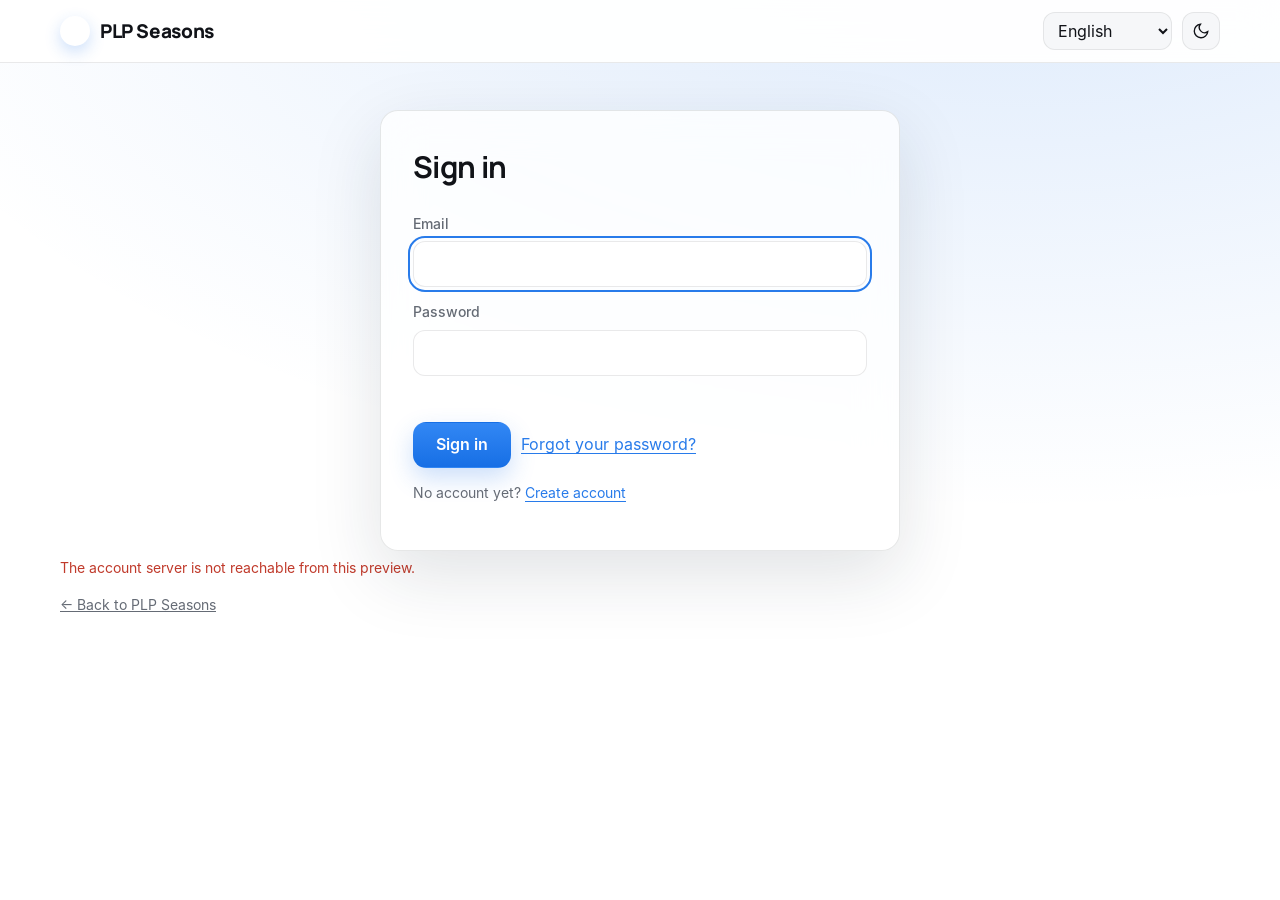
==== account.html @ 6bde2a9e "Replace PLP shop landing with PLP Seasons preview" ====
<!doctype html>
<html lang="en" data-theme="dark">
<head>
  <meta charset="utf-8">
  <meta name="viewport" content="width=device-width, initial-scale=1, viewport-fit=cover">
  <title>PLP Seasons — Account</title>
  <meta name="robots" content="noindex">
  <meta name="theme-color" content="#0a0e15">
  <link rel="icon" href="[data-uri]" type="image/svg+xml">
  <style>/* PLP Seasons — site styles. Manrope for headings, Inter for text. Dark by default, light on request. */
@font-face { font-family: 'Manrope'; src: url("[data-uri]") format('woff'); font-weight: 200 800; font-display: swap; }
@font-face { font-family: 'Inter'; src: url("[data-uri]") format('woff'); font-weight: 400; font-display: swap; }
@font-face { font-family: 'Inter'; src: url("[data-uri]") format('woff'); font-weight: 500; font-display: swap; }
@font-face { font-family: 'Inter'; src: url("[data-uri]") format('woff'); font-weight: 600; font-display: swap; }

:root {
  --bg: #0a0e15; --bg2: #111725; --text: #eef2f8; --muted: #9ba7b9; --line: rgba(255,255,255,.10);
  --glass: rgba(14,19,30,.52); --glass-strong: rgba(14,19,30,.78); --glass-line: rgba(255,255,255,.14);
  --accent: #f3b46a; --accent-ink: #1b1206; --ok: #7fd6a4; --err: #ff8f80;
  --radius: 18px; --shadow: 0 20px 60px rgba(0,0,0,.35);
  color-scheme: dark;
}
:root[data-theme="light"] {
  --bg: #f4f1ec; --bg2: #ffffff; --text: #151a23; --muted: #5a6373; --line: rgba(20,26,35,.10);
  --glass: rgba(255,255,255,.58); --glass-strong: rgba(255,255,255,.86); --glass-line: rgba(20,26,35,.10);
  --accent: #c9772a; --accent-ink: #ffffff; --ok: #1f8a52; --err: #c03a2b;
  --shadow: 0 20px 60px rgba(40,30,20,.14);
  color-scheme: light;
}
* { box-sizing: border-box; }
html { scroll-behavior: smooth; }
@media (prefers-reduced-motion: reduce) { html { scroll-behavior: auto; } }
body { margin: 0; background: var(--bg); color: var(--text); font: 400 16px/1.6 'Inter', system-ui, -apple-system, sans-serif;
  -webkit-font-smoothing: antialiased; transition: background .4s, color .4s; }
h1, h2, h3, .brand { font-family: 'Manrope', 'Inter', system-ui, sans-serif; letter-spacing: -.02em; }
a { color: inherit; }
img { max-width: 100%; display: block; }
button, input, select { font: inherit; color: inherit; }
.wrap { width: min(1160px, calc(100% - 40px)); margin: 0 auto; }
.sr { position: absolute; width: 1px; height: 1px; overflow: hidden; clip: rect(0 0 0 0); white-space: nowrap; }
:focus-visible { outline: 2px solid var(--accent); outline-offset: 3px; border-radius: 8px; }

/* header */
.top { position: fixed; inset: 0 0 auto 0; z-index: 30; padding: 14px 0; transition: background .3s, backdrop-filter .3s; }
.top.solid { background: var(--glass-strong); backdrop-filter: blur(18px) saturate(1.3); -webkit-backdrop-filter: blur(18px) saturate(1.3); border-bottom: 1px solid var(--line); }
.top .wrap { display: flex; align-items: center; gap: 22px; }
.brand { display: flex; align-items: center; gap: 10px; font-weight: 800; font-size: 19px; text-decoration: none; color: #fff; }
.top.solid .brand, :root[data-theme="light"] .top.solid .brand { color: var(--text); }
.brand { white-space: nowrap; }
.brand svg { width: 26px; height: 26px; }
.btn:disabled { opacity: .5; cursor: not-allowed; box-shadow: none; }
.nav { display: flex; gap: 18px; margin-left: 12px; }
.nav a { text-decoration: none; color: rgba(255,255,255,.82); font-weight: 500; font-size: 15px; }
.top.solid .nav a { color: var(--muted); }
.nav a:hover { color: var(--accent) !important; }
.tools { margin-left: auto; display: flex; align-items: center; gap: 10px; }
.select, .iconbtn { height: 38px; border-radius: 12px; border: 1px solid var(--glass-line); background: var(--glass); color: #fff;
  backdrop-filter: blur(14px); -webkit-backdrop-filter: blur(14px); padding: 0 10px; cursor: pointer; }
.top.solid .select, .top.solid .iconbtn { color: var(--text); }
.select option { color: #111; }
.iconbtn { width: 38px; display: grid; place-items: center; padding: 0; }
.iconbtn svg { width: 18px; height: 18px; }
.btn { display: inline-flex; align-items: center; justify-content: center; gap: 8px; height: 46px; padding: 0 22px; border-radius: 14px;
  border: 1px solid transparent; font-weight: 600; text-decoration: none; cursor: pointer; transition: transform .15s, background .2s, box-shadow .2s; white-space: nowrap; }
.btn:active { transform: translateY(1px); }
.btn.primary { background: var(--accent); color: var(--accent-ink); box-shadow: 0 10px 30px rgba(243,180,106,.28); }
.btn.primary:hover { box-shadow: 0 14px 36px rgba(243,180,106,.4); }
.btn.ghost { background: var(--glass); border-color: var(--glass-line); color: #fff; backdrop-filter: blur(14px); -webkit-backdrop-filter: blur(14px); }
.btn.small { height: 38px; padding: 0 16px; border-radius: 12px; font-size: 14px; }
.section .btn.ghost, .card .btn.ghost { color: var(--text); }
.top.solid .btn.ghost, .page .top .btn.ghost { color: var(--text); }
.btn[disabled] { opacity: .5; cursor: not-allowed; }

/* hero = the interactive demo */
.hero { position: relative; height: 100svh; min-height: 640px; overflow: hidden; background: #05070c; color: #fff; }
.plate { position: absolute; inset: 0; width: 100%; height: 100%; object-fit: cover; opacity: 0; transition: opacity 1.4s ease; }
.plate.on { opacity: 1; }
#fx { position: absolute; inset: 0; width: 100%; height: 100%; }
.hero::after { content: ''; position: absolute; inset: 0; pointer-events: none;
  background: linear-gradient(180deg, rgba(4,6,12,.45) 0%, rgba(4,6,12,0) 22%, rgba(4,6,12,0) 50%, rgba(4,6,12,.62) 100%); }
.hero-copy { position: absolute; z-index: 5; left: max(20px, calc((100% - 1160px) / 2)); bottom: 148px; width: min(560px, calc(100% - 40px)); }
.glass { background: var(--glass); border: 1px solid var(--glass-line); border-radius: var(--radius); backdrop-filter: blur(20px) saturate(1.3);
  -webkit-backdrop-filter: blur(20px) saturate(1.3); box-shadow: var(--shadow); }
.hero .glass { background: rgba(10,14,22,.46); border-color: rgba(255,255,255,.14); color: #fff; }
.hero-copy .glass { padding: 30px 32px; }
.kicker { text-transform: uppercase; letter-spacing: .16em; font-size: 12px; font-weight: 600; color: var(--accent); margin: 0 0 12px; }
.hero h1 { font-size: clamp(34px, 5vw, 58px); line-height: 1.04; margin: 0 0 14px; font-weight: 800; }
.hero p.lead { margin: 0 0 22px; color: rgba(255,255,255,.84); font-size: 17px; }
.cta { display: flex; flex-wrap: wrap; gap: 10px; }
.release-line { display: flex; flex-wrap: wrap; align-items: center; gap: 7px; margin-top: 14px; color: rgba(255,255,255,.66); font-size: 12px; }
.release-dot { width: 7px; height: 7px; border-radius: 50%; background: #82d9a8; box-shadow: 0 0 0 4px rgba(130,217,168,.12); }
.download-btn::before { content: '↓'; font-size: 17px; line-height: 1; }
.controls { position: absolute; z-index: 6; left: 50%; transform: translateX(-50%); bottom: 28px; display: flex; flex-wrap: wrap; align-items: center;
  justify-content: center; gap: 10px; padding: 10px; width: max-content; max-width: calc(100% - 24px); }
.seg { display: flex; gap: 4px; padding: 3px; border-radius: 13px; background: rgba(255,255,255,.06); }
.seg button { border: 0; background: transparent; height: 36px; padding: 0 13px; border-radius: 10px; cursor: pointer; color: rgba(255,255,255,.8); font-weight: 500; font-size: 14px; }
.seg button[aria-pressed="true"] { background: rgba(255,255,255,.92); color: #121722; }
.range { display: flex; align-items: center; gap: 8px; font-size: 13px; color: rgba(255,255,255,.75); padding: 0 6px; }
.range input { width: 110px; accent-color: var(--accent); }
.hint { position: absolute; z-index: 5; right: max(20px, calc((100% - 1160px) / 2)); bottom: 160px; max-width: 260px; font-size: 13px;
  color: rgba(255,255,255,.78); padding: 10px 14px; }
.scrolldown { position: absolute; z-index: 5; left: 50%; bottom: 96px; transform: translateX(-50%); opacity: .0; }

/* sections */
.section { padding: 110px 0; }
.section.alt { background: var(--bg2); }
.section h2 { font-size: clamp(28px, 3.6vw, 42px); line-height: 1.1; margin: 0 0 42px; font-weight: 800; max-width: 760px; }
.grid { display: grid; gap: 18px; grid-template-columns: repeat(3, 1fr); }
.card { padding: 26px; border-radius: var(--radius); background: var(--glass); border: 1px solid var(--line); }
.section .card { background: color-mix(in srgb, var(--bg2) 70%, transparent); }
.section.alt .card { background: var(--bg); }
.card h3 { margin: 12px 0 8px; font-size: 19px; font-weight: 700; }
.card p { margin: 0; color: var(--muted); font-size: 15px; }
.ico { width: 40px; height: 40px; border-radius: 12px; display: grid; place-items: center; background: color-mix(in srgb, var(--accent) 18%, transparent); color: var(--accent); }
.ico svg { width: 22px; height: 22px; }
.worlds { display: grid; gap: 16px; grid-template-columns: repeat(5, 1fr); }
.world { position: relative; border-radius: var(--radius); overflow: hidden; aspect-ratio: 3 / 4; background: #111 center / cover no-repeat; cursor: pointer;
  border: 1px solid var(--line); transition: transform .3s; text-align: left; padding: 0; color: #fff; }
.world:hover { transform: translateY(-4px); }
.world img { position: absolute; inset: 0; width: 100%; height: 100%; object-fit: cover; }
.world img { transition: opacity .55s ease, transform 3.2s ease; transform: scale(1.01); }
.world img.changing { opacity: .18; transform: scale(1.045); }
.world::after { content: attr(data-phase-label); position: absolute; z-index: 2; top: 12px; right: 12px; padding: 5px 9px; border-radius: 999px;
  background: rgba(8,12,20,.46); color: rgba(255,255,255,.9); font-size: 11px; font-weight: 600; backdrop-filter: blur(10px); -webkit-backdrop-filter: blur(10px); }
.world span { position: absolute; inset: auto 0 0 0; padding: 60px 16px 16px; background: linear-gradient(180deg, transparent, rgba(0,0,0,.75)); }
.world b { display: block; font-family: 'Manrope', sans-serif; font-size: 19px; }
.world small { display: block; font-size: 13px; color: rgba(255,255,255,.82); line-height: 1.4; margin-top: 4px; }
.price { display: grid; grid-template-columns: 1.1fr 1fr; gap: 28px; align-items: stretch; }
.price .card { padding: 34px; }
.amount { font-family: 'Manrope', sans-serif; font-size: 64px; font-weight: 800; line-height: 1; }
.amount small { font-size: 18px; font-weight: 600; color: var(--muted); }
.renew { margin: 10px 0 0; color: var(--muted); font-weight: 600; }
.checks { list-style: none; padding: 0; margin: 22px 0 26px; display: grid; gap: 10px; }
.checks li { display: flex; gap: 10px; align-items: flex-start; }
.checks li::before { content: ''; width: 18px; height: 18px; margin-top: 3px; flex: none; border-radius: 6px; background: color-mix(in srgb, var(--accent) 22%, transparent);
  box-shadow: inset 0 0 0 5px color-mix(in srgb, var(--accent) 60%, transparent); }
.note { color: var(--muted); font-size: 14px; }
.notice { margin-top: 14px; padding: 12px 14px; border-radius: 12px; background: color-mix(in srgb, var(--accent) 12%, transparent); font-size: 14px; }
.steps { counter-reset: s; display: grid; gap: 14px; }
.steps li { counter-increment: s; list-style: none; display: flex; gap: 14px; align-items: center; }
.steps li::before { content: counter(s); width: 34px; height: 34px; border-radius: 50%; display: grid; place-items: center; flex: none;
  background: var(--accent); color: var(--accent-ink); font-weight: 700; font-family: 'Manrope', sans-serif; }
.install-download { margin-top: 20px; }
.build-note { max-width: 560px; margin: 12px 0 0; color: var(--muted); font-size: 13px; }
.pro-story { margin: -18px 0 28px; padding: 20px 22px; border: 1px solid var(--line); border-radius: 16px;
  background: linear-gradient(135deg, color-mix(in srgb, var(--accent) 13%, transparent), color-mix(in srgb, var(--bg2) 78%, transparent)); }
.pro-story strong { display: block; font: 750 20px/1.25 'Manrope', sans-serif; margin-bottom: 7px; }
.pro-story p { margin: 0; color: var(--muted); font-size: 15px; }
.faq { display: grid; gap: 12px; max-width: 860px; }
.faq details { border: 1px solid var(--line); border-radius: 14px; padding: 16px 20px; background: color-mix(in srgb, var(--bg2) 60%, transparent); }
.faq summary { cursor: pointer; font-weight: 600; list-style: none; }
.faq summary::-webkit-details-marker { display: none; }
.faq summary::after { content: '+'; float: right; color: var(--muted); font-weight: 400; }
.faq details[open] summary::after { content: '–'; }
.faq p { margin: 10px 0 0; color: var(--muted); }
footer { padding: 40px 0 60px; border-top: 1px solid var(--line); color: var(--muted); font-size: 14px; }
footer .wrap { display: flex; flex-wrap: wrap; gap: 10px 24px; justify-content: space-between; }
footer nav { display: flex; gap: 18px; }

/* account */
.page { min-height: 100svh; padding: 110px 0 60px; background: radial-gradient(1200px 600px at 80% -10%, color-mix(in srgb, var(--accent) 16%, transparent), transparent), var(--bg); }
.page .top .brand { color: var(--text); }
.page .top .nav a, .page .top .select, .page .top .iconbtn { color: var(--text); }
.panel { max-width: 520px; margin: 0 auto; padding: 32px; }
.panel h1 { margin: 0 0 22px; font-size: 30px; }
.field { display: grid; gap: 6px; margin-bottom: 14px; }
.field label { font-size: 14px; color: var(--muted); font-weight: 500; }
.field input { height: 46px; border-radius: 12px; border: 1px solid var(--line); background: var(--bg); padding: 0 14px; }
.row { display: flex; gap: 10px; flex-wrap: wrap; align-items: center; }
.link { background: none; border: 0; padding: 0; color: var(--accent); cursor: pointer; text-decoration: underline; text-underline-offset: 3px; }
.msg { min-height: 22px; font-size: 14px; margin: 6px 0 10px; }
.msg.err { color: var(--err); } .msg.ok { color: var(--ok); }
.key { font-family: ui-monospace, SFMono-Regular, Menlo, monospace; font-size: 12px; word-break: break-all; padding: 12px; border-radius: 12px; background: var(--bg); border: 1px solid var(--line); }
.stack { display: grid; gap: 18px; max-width: 640px; margin: 0 auto; }
.stack .card h2 { font-size: 20px; margin: 0 0 10px; }
.status { display: inline-flex; align-items: center; gap: 8px; font-weight: 600; }
.status::before { content: ''; width: 9px; height: 9px; border-radius: 50%; background: var(--muted); }
.status.on::before { background: var(--ok); box-shadow: 0 0 0 4px color-mix(in srgb, var(--ok) 25%, transparent); }
.doc { max-width: 760px; margin: 0 auto; } .doc h1 { font-size: 34px; } .doc p, .doc li { color: var(--muted); }
[hidden] { display: none !important; }

@media (max-width: 980px) {
  .grid { grid-template-columns: 1fr 1fr; } .worlds { grid-template-columns: repeat(3, 1fr); } .price { grid-template-columns: 1fr; }
  .nav { display: none; } .hint { display: none; }
}
@media (max-width: 360px) { .brand span { display: none; } }
@media (max-width: 640px) {
  .grid, .worlds { grid-template-columns: 1fr 1fr; } .hero-copy { bottom: 210px; } .hero-copy .glass { padding: 22px; }
  .controls { bottom: 14px; gap: 6px; } .seg button { padding: 0 9px; height: 32px; font-size: 13px; } .range { display: none; }
  .section { padding: 72px 0; } .tools .select { max-width: 110px; }
  .top .wrap { gap: 8px; } .brand { font-size: 17px; gap: 7px; } .tools .select { max-width: 104px; font-size: 14px; } .tools .btn { padding: 0 12px; }
  /* phones: the header must fit (no sideways scroll) and the hero card starts below it instead of sliding under it */
  .top .wrap { gap: 6px; } .tools { gap: 6px; } .tools .select { max-width: 80px; } .tools .btn { padding: 0 10px; }
  .hero-copy { top: 74px; bottom: auto; } .hero-copy .glass { padding: 18px 18px 20px; }
  .hero h1 { font-size: 30px; margin-bottom: 10px; } .hero p.lead { font-size: 15px; line-height: 1.5; margin-bottom: 16px; }
  .grid > *, .worlds > * { min-width: 0; } .grid h3, .grid p { overflow-wrap: break-word; hyphens: auto; }
}
@media (max-width: 480px) { .grid { grid-template-columns: 1fr; } }
@media (max-width: 420px) { .tools .select { max-width: 70px; } .tools .btn { padding: 0 8px; font-size: 13px; } }
@media (max-width: 360px) { .seg button { padding: 0 7px; font-size: 12.5px; } .hero h1 { font-size: 27px; } .hero { min-height: 700px; } }
.gap-top { margin-top: 14px; }

/* 2026 presentation refresh: calm, product-first landing page with the interactive scene as the hero proof. */
:root[data-theme="light"] {
  --bg: #ffffff; --bg2: #f6f7f9; --text: #111318; --muted: #656b75; --line: rgba(17,19,24,.09);
  --glass: rgba(255,255,255,.76); --glass-strong: rgba(255,255,255,.94); --glass-line: rgba(17,19,24,.10);
  --accent: #287bea; --accent-ink: #ffffff; --shadow: 0 24px 70px rgba(24,36,54,.13);
}
.top { padding: 12px 0; background: rgba(255,255,255,.88); border-bottom: 1px solid rgba(17,19,24,.06);
  backdrop-filter: blur(20px) saturate(1.25); -webkit-backdrop-filter: blur(20px) saturate(1.25); }
.top .brand, .top.solid .brand, .top .nav a, .top.solid .nav a, .top .select, .top .iconbtn { color: #111318; }
.brand svg { width: 30px; height: 30px; padding: 0; border-radius: 50%; color: #fff; background: transparent; box-shadow: 0 6px 16px rgba(40,123,234,.24); }
.top .btn.ghost { color: #1769d2; background: #edf5ff; border-color: transparent; }
.top .select, .top .iconbtn { color: #111318; background: #f6f7f9; border-color: rgba(17,19,24,.08); }
.btn { border-radius: 13px; }
.btn.primary { background: linear-gradient(180deg,#3287f4,#176fe5); box-shadow: 0 10px 24px rgba(40,123,234,.24); }
.btn.primary:hover { box-shadow: 0 14px 30px rgba(40,123,234,.34); }

.hero { height: 1260px; min-height: 1260px; padding-top: 64px; background: #fff; color: var(--text); }
.hero .plate { inset: 690px max(24px,calc((100% - 1160px)/2)) auto; width: min(1160px,calc(100% - 48px)); height: 500px;
  border-radius: 28px; box-shadow: 0 28px 80px rgba(18,28,45,.20); }
#fx { inset: 690px max(24px,calc((100% - 1160px)/2)) auto; width: min(1160px,calc(100% - 48px)); height: 500px; border-radius: 28px; }
.hero::after { inset: 690px max(24px,calc((100% - 1160px)/2)) auto; width: min(1160px,calc(100% - 48px)); height: 500px; border-radius: 28px;
  background: linear-gradient(180deg,rgba(5,8,15,.05),rgba(5,8,15,.02) 55%,rgba(5,8,15,.50)); }
.hero-copy { top: 88px; bottom: auto; left: 50%; transform: translateX(-50%); width: min(1040px,calc(100% - 40px)); text-align: center; }
.hero-copy .glass, .hero .glass { color: var(--text); background: transparent; border: 0; box-shadow: none; backdrop-filter: none; -webkit-backdrop-filter: none; }
.hero-copy .glass { padding: 24px; }
.hero .kicker { color: #287bea; }
.hero h1 { max-width: 850px; margin: 0 auto 16px; color: #111318; font-size: clamp(46px,5.5vw,72px); line-height: .99; letter-spacing: -.055em; }
.hero p.lead { max-width: 660px; margin: 0 auto 24px; color: #686d76; font-size: 18px; line-height: 1.55; }
.hero .cta { justify-content: center; }
.hero .btn.ghost { color: #242830; background: #f1f2f4; border-color: transparent; }
.release-line { justify-content: center; color: #858a93; }
.hero-plans { display: grid; grid-template-columns: 1fr 1fr; gap: 14px; margin: 28px auto 0; text-align: left; }
.hero-plan { display: grid; grid-template-columns: 138px 1fr; min-height: 238px; overflow: hidden; color: #111318; border: 1px solid #e5e8ed; border-radius: 24px; background: #fff; box-shadow: 0 18px 48px rgba(24,36,54,.10); }
.hero-plan.pro-plan { border-color: rgba(40,123,234,.28); background: linear-gradient(145deg,#f7fbff,#edf6ff); box-shadow: 0 20px 55px rgba(40,123,234,.15); }
.plan-scene { position: relative; min-height: 100%; background-position: center; background-size: cover; }
.free-scene { background-image: linear-gradient(180deg,transparent,rgba(7,12,20,.25)),url("[data-uri]"); }
.pro-scene { background-image: linear-gradient(180deg,rgba(16,74,150,.08),rgba(5,15,31,.32)),url("[data-uri]"); }
.pro-scene span { position: absolute; left: 10px; top: 10px; padding: 5px 8px; border-radius: 999px; background: rgba(40,123,234,.9); color: #fff; font-size: 9px; font-weight: 800; letter-spacing: .12em; }
.plan-content { display: flex; flex-direction: column; padding: 18px 18px 16px; }
.plan-heading { display: flex; align-items: baseline; justify-content: space-between; gap: 10px; font: 750 18px/1.2 'Manrope',sans-serif; }
.plan-heading strong { font-size: 26px; letter-spacing: -.05em; white-space: nowrap; }
.plan-heading small { margin-left: 4px; color: #69707a; font: 600 11px/1 'Inter',sans-serif; letter-spacing: 0; }
.plan-content p { margin: 9px 0 8px; color: #626873; font-size: 12.5px; line-height: 1.45; }
.plan-content ul { display: grid; gap: 3px; margin: 0 0 12px; padding: 0; list-style: none; color: #343a44; font-size: 11.5px; line-height: 1.35; }
.plan-content li::before { content: '✓'; margin-right: 6px; color: #287bea; font-weight: 800; }
.plan-button { width: 100%; height: 38px; margin-top: auto; padding: 0 12px; border-radius: 11px; font-size: 12px; }
.free-plan .plan-button { color: #1769d2; background: #edf5ff; border-color: transparent; }
.hint { right: max(38px,calc((100% - 1120px)/2)); top: 710px; bottom: auto; color: rgba(255,255,255,.86) !important;
  background: rgba(12,18,29,.46) !important; border: 1px solid rgba(255,255,255,.16) !important; box-shadow: none !important;
  backdrop-filter: blur(16px) !important; -webkit-backdrop-filter: blur(16px) !important; }
.controls { bottom: 92px; color: #fff; background: rgba(9,14,24,.54) !important; border: 1px solid rgba(255,255,255,.16) !important;
  box-shadow: 0 14px 40px rgba(0,0,0,.22) !important; backdrop-filter: blur(18px) saturate(1.25) !important; -webkit-backdrop-filter: blur(18px) saturate(1.25) !important; }
.controls .iconbtn { color: #fff; background: rgba(255,255,255,.08); }
.section { padding: 120px 0; }
.section h2 { font-size: clamp(38px,5vw,60px); line-height: 1.02; letter-spacing: -.045em; max-width: 880px; }
.card { border-radius: 22px; }
.grid { gap: 16px; }
.grid .card { min-height: 220px; padding: 30px; }
.grid .card:nth-child(1), .grid .card:nth-child(4) { background: linear-gradient(145deg,#eef6ff,#fff); }
.worlds { gap: 14px; }
.world { border-radius: 24px; box-shadow: 0 16px 40px rgba(22,31,46,.10); }
.price { align-items: stretch; }
.price > .card { background: #111927; color: #fff; border: 0; box-shadow: 0 26px 70px rgba(17,25,39,.18); }
.price > .card .renew, .price > .card .note { color: rgba(255,255,255,.68); }
.amount { letter-spacing: -.055em; }
.faq { max-width: none; }
.faq details { padding: 20px 22px; background: #fff; }
.showcase { overflow: hidden; background: #0c1018; color: #fff; }
.showcase .section-kicker { margin: 0 0 12px; color: #78b8ff; font-weight: 700; font-size: 12px; letter-spacing: .18em; }
.showcase h2 { margin-bottom: 16px; color: #fff; }
.showcase .section-lead { max-width: 690px; margin: 0 0 44px; color: rgba(255,255,255,.63); font-size: 18px; }
.reel { display: grid; grid-template-columns: repeat(2,minmax(0,1fr)); gap: 18px; }
.clip { position: relative; min-height: 360px; margin: 0; overflow: hidden; border-radius: 26px; background: #161d29; border: 1px solid rgba(255,255,255,.10); }
.clip-wide { grid-column: span 2; min-height: 560px; }
.clip video { width: 100%; height: 100%; position: absolute; inset: 0; object-fit: cover; }
.clip::after { content: ''; position: absolute; inset: 45% 0 0; background: linear-gradient(transparent,rgba(4,7,12,.72)); pointer-events: none; }
.clip figcaption { position: absolute; z-index: 2; inset: auto 22px 18px; display: flex; justify-content: space-between; align-items: end; color: #fff; }
.clip figcaption b { font: 700 clamp(22px,3vw,38px)/1.05 'Manrope',sans-serif; letter-spacing: -.035em; }
.clip figcaption span { font: 600 12px/1 'Inter',sans-serif; letter-spacing: .18em; opacity: .58; }

@media (max-width: 980px) {
  .hero { height: 1230px; min-height: 1230px; }
  .hero .plate, #fx, .hero::after { top: 680px; height: 470px; }
  .hero-plan { grid-template-columns: 110px 1fr; }
  .controls { bottom: 84px; }
}
@media (max-width: 640px) {
  .top { padding: 9px 0; }
  .hero { height: 1400px; min-height: 1400px; padding-top: 58px; }
  .hero-copy { top: 70px; }
  .hero-copy .glass { padding: 18px 0; }
  .hero h1 { font-size: clamp(36px,11vw,50px); line-height: 1.02; }
  .hero p.lead { font-size: 15px; }
  .hero-plans { grid-template-columns: 1fr; gap: 10px; margin-top: 20px; }
  .hero-plan { grid-template-columns: 92px 1fr; min-height: 220px; border-radius: 20px; }
  .plan-content { padding: 14px; }
  .hero .plate, #fx, .hero::after { inset: 930px 14px auto; width: calc(100% - 28px); height: 390px; border-radius: 20px; }
  .controls { bottom: 82px; max-width: calc(100% - 40px); }
  .controls #phaseSeg { display: none; }
  .seg { max-width: 100%; overflow-x: auto; }
  .hint { display: none; }
  .section { padding: 82px 0; }
  .section h2 { font-size: 38px; margin-bottom: 30px; }
  .worlds { grid-template-columns: 1fr 1fr; }
  .reel { grid-template-columns: 1fr; }
  .clip, .clip-wide { grid-column: auto; min-height: 310px; border-radius: 20px; }
}
</style>
  <script defer>// PLP Seasons — interface text in 7 languages. Keys are the same in every language.
window.PLP_I18N = {
  en: {
    _name: 'English',
    navSeasons: 'Seasons', navFeatures: 'Features', navPricing: 'Pricing', navFaq: 'FAQ', navAccount: 'Account', navSignIn: 'Sign in',
    heroKicker: 'Live atmosphere for macOS',
    heroTitle: 'Real weather comes alive on your desktop',
    heroText: 'Snow settles on your windows, leaves drift across the screen, rain gathers by the Dock — following the real weather and the real sun in your city.',
    freeName: 'PLP Free', freeHeroDesc: 'Download the app and choose every season, effect and time of day yourself.', freeHeroList: ['All five worlds', 'Manual weather and intensity', 'Manual morning, day, evening and night'], freeCta: 'Download free — $0',
    proName: 'PLP Pro', proBadge: 'LIVE SYNC', proHeroDesc: 'If it rains outside, it rains on your Mac. Pro follows your city’s weather, daylight and local time automatically.', proHeroList: ['Live weather for your city', 'Automatic sunrise, sunset and night', 'Snow, rain, storms and fog in sync'],
    ctaStart: 'Start Pro — $2.89/month', ctaDemo: 'Play with the demo', ctaDownload: 'Download for Mac', releaseMeta: 'Preview build · macOS 13+ · Apple Silicon',
    buildNote: 'Preview build. Payments are not enabled yet. The download is currently unsigned and intended for testing.',
    proStoryTitle: 'Outside becomes your desktop', proStoryText: 'Allow your location or choose a city. Pro reads the weather and local time, then recreates snow, rain, storms, fog, daylight, sunset and night on your Mac — in sync with what is happening outside.',
    winter: 'Winter', autumn: 'Autumn', rain: 'Rain', spring: 'Sakura', summer: 'Summer',
    night: 'Night', morning: 'Morning', day: 'Day', evening: 'Evening',
    intensity: 'Intensity', pause: 'Pause', play: 'Play', demoHint: 'Move the mouse over the scene — your cursor is the wind.',
    showcaseTitle: 'See the weather move, react and settle', showcaseText: 'Real recordings from the Mac build — snow at night, rain up close, particles on windows and the tiny snowplow.',
    clipSnow: 'Winter night', clipRain: 'Rain detail', clipWindows: 'Snow on windows', clipPlow: 'The tiny snowplow',
    featTitle: 'More than pretty wallpaper',
    f1t: 'Live Weather', f1d: 'Drizzle, downpour, thunderstorm, light or heavy snow, sleet — the effects follow the weather outside and change smoothly, never abruptly.',
    f2t: 'Day and night', f2d: 'Real sunrise and sunset for your city: morning light, golden hour, twilight, night with the moon. Works offline.',
    f3t: 'You can touch it', f3d: 'Roll snowballs and build a snowman, call the snowplow, blow leaves away, lift the drain cover to let the rain water go.',
    f4t: 'On your windows', f4d: 'Snow and leaves land on the top edges of your app windows and ride along when you move them. Clicks always go through.',
    f5t: 'Stays out of the way', f5d: 'Watching a video or working full screen? The effects fade away and come back afterwards. Reduce Motion is respected.',
    f6t: 'Light on the battery', f6d: 'GPU-drawn with Metal, a few percent of CPU, an energy saver mode and particle quality settings.',
    seasonsTitle: 'Five worlds, one cosy cabin',
    sWinter: 'Snowfall, drifts on the Dock, garlands, snowballs and a snowplow.',
    sAutumn: 'A tree that really loses its leaves over three weeks — and a leaf blower.',
    sRain: 'Layers of rain, drops on the glass, puddles and a worker who opens the drain.',
    sSpring: 'Cherry petals in the wind and a gardener when they pile up.',
    sSummer: 'Fluff in the sunshine, butterflies by day, fireflies at night.',
    priceTitle: 'Free app, Pro for the real weather', pricePer: '/ month', priceFirst: '/ month', priceAfter: 'One simple monthly price. Cancel any time.', priceNote: 'The app is free: all five seasons, set by hand. Pro adds the live weather and the real sky. Cancel any time.',
    priceList: ['Free: all five seasons, by hand', 'Pro: rain, snow, storm and fog from the forecast', 'Pro: your location (only if you allow it) or any city', 'Pro: the real sun and moon, clouds over the sun', 'Updates and new worlds'],
    salesOff: 'Sales open soon — create an account now and we will let you know.',
    installTitle: 'Install in a minute',
    i1: 'Download PLP Seasons and move it to Applications.', i2: 'Open it — a snowflake appears in the menu bar.', i3: 'It works right away for free. For Pro, paste the key from your account.',
    faqTitle: 'Questions',
    q1: 'Does it need special permissions?', a1: 'No screen recording and no accessibility access. Your location is only used if you turn it on for Live Weather; otherwise you pick a city.',
    q2: 'Will it slow my Mac down?', a2: 'It draws with the GPU and usually needs a few percent of CPU. An energy saver mode and lower particle quality are available.',
    q3: 'Which Macs are supported?', a3: 'This preview supports Apple Silicon Macs with macOS 13 Ventura or newer. Intel support is planned.',
    q4: 'Where does the weather come from?', a4: 'From MET Norway open data (CC BY 4.0). Only your chosen city, rounded to about a kilometre, is sent.',
    q5: 'Can I cancel?', a5: 'Yes, any time in your account. Pro keeps working until the end of the paid month; the free app stays.',
    q6: 'Is the lightning real?', a6: 'The weather service reports a thunderstorm, not each strike — the flashes are an atmospheric simulation. You can turn them off.',
    footRights: 'PLP Seasons', footWeather: 'Weather data: MET Norway (CC BY 4.0)', footFonts: 'Fonts: Manrope, Inter (SIL OFL)', footPrivacy: 'Privacy', footTerms: 'Terms',
    theme: 'Theme', themeLight: 'Light', themeDark: 'Dark', language: 'Language',
    accTitle: 'Your account', signInTitle: 'Sign in', registerTitle: 'Create an account', email: 'Email', password: 'Password',
    newPassword: 'New password', currentPassword: 'Current password', signIn: 'Sign in', register: 'Create account', signOut: 'Sign out',
    noAccount: 'No account yet?', haveAccount: 'Already have an account?', forgot: 'Forgot your password?', sendReset: 'Send reset link',
    resetSent: 'If this email has an account, a reset link is on its way.', setPassword: 'Set new password', passwordChanged: 'Password changed. Sign in with the new one.',
    plan: 'Subscription', planActive: 'Active — paid until {date}', planNone: 'No subscription yet', planEnded: 'Ended on {date}',
    subscribe: 'Start Pro — $2.89/month', manage: 'Manage or cancel', licenseTitle: 'Your app key',
    licenseHint: 'In the app: snowflake menu → Enter license key… → paste. The key renews with each paid month.', copy: 'Copy', copied: 'Copied',
    changePassword: 'Change password', save: 'Save', deleteAccount: 'Delete account', deleteConfirm: 'Type your password to delete the account and cancel the subscription.',
    paidThanks: 'Thank you! Your subscription is being activated — the key appears here in a few seconds.',
    errEmail: 'Please enter a valid email.', errPassword: 'The password needs at least 8 characters.', errExists: 'An account with this email already exists.',
    errCredentials: 'Wrong email or password.', errSlow: 'Too many attempts. Please wait a few minutes.', errSales: 'Sales are not open yet.',
    errMail: 'Password reset by email is not available yet.', errToken: 'This link has expired. Ask for a new one.', errServer: 'Something went wrong. Please try again.',
    errOffline: 'The account server is not reachable from this preview.', backHome: '← Back to PLP Seasons',
  },
  ru: {
    _name: 'Русский',
    navSeasons: 'Сезоны', navFeatures: 'Возможности', navPricing: 'Цена', navFaq: 'Вопросы', navAccount: 'Кабинет', navSignIn: 'Войти',
    heroKicker: 'Живая атмосфера для macOS',
    heroTitle: 'Настоящая погода оживает на рабочем столе',
    heroText: 'Снег ложится на окна, листья кружат по экрану, дождь собирается у Dock — всё по настоящей погоде и настоящему солнцу в твоём городе.',
    freeName: 'PLP Free', freeHeroDesc: 'Скачивай приложение бесплатно и сам выбирай сезон, эффект, интенсивность и время суток.', freeHeroList: ['Все пять миров', 'Погода и интенсивность вручную', 'Утро, день, вечер и ночь вручную'], freeCta: 'Скачать бесплатно — $0',
    proName: 'PLP Pro', proBadge: 'ЖИВАЯ СИНХРОНИЗАЦИЯ', proHeroDesc: 'Если за окном идёт дождь, он идёт и на Mac. Pro автоматически повторяет погоду, дневной свет и местное время твоего города.', proHeroList: ['Настоящая погода твоего города', 'Автоматические рассвет, закат и ночь', 'Снег, дождь, гроза и туман синхронно'],
    ctaStart: 'Подключить Pro — $2.89/месяц', ctaDemo: 'Попробовать демо', ctaDownload: 'Скачать для Mac', releaseMeta: 'Тестовая сборка · macOS 13+ · Apple Silicon',
    buildNote: 'Тестовая сборка. Платежи пока не подключены. Файл не подписан Apple и предназначен для тестирования.',
    proStoryTitle: 'Погода за окном становится погодой на Mac', proStoryText: 'Разреши геопозицию или выбери город вручную. Pro узнаёт текущую погоду и местное время, а затем синхронно переносит на рабочий стол снег, дождь, грозу, туман, дневной свет, закат и ночь — именно то, что происходит сейчас за окном.',
    winter: 'Зима', autumn: 'Осень', rain: 'Дождь', spring: 'Сакура', summer: 'Лето',
    night: 'Ночь', morning: 'Утро', day: 'День', evening: 'Вечер',
    intensity: 'Интенсивность', pause: 'Пауза', play: 'Пуск', demoHint: 'Поводи мышкой над сценой — курсор работает как ветер.',
    showcaseTitle: 'Посмотри, как погода движется и реагирует', showcaseText: 'Настоящие записи приложения на Mac: ночной снег, дождь вблизи, снег на окнах и маленький снегоуборщик.',
    clipSnow: 'Зимняя ночь', clipRain: 'Дождь вблизи', clipWindows: 'Снег на окнах', clipPlow: 'Маленький снегоуборщик',
    featTitle: 'Больше, чем красивые обои',
    f1t: 'Живая погода', f1d: 'Морось, ливень, гроза, слабый или сильный снег, мокрый снег — эффекты следуют погоде за окном и меняются плавно, без рывков.',
    f2t: 'День и ночь', f2d: 'Настоящие восход и закат в твоём городе: утренний свет, золотой час, сумерки, ночь с луной. Работает без интернета.',
    f3t: 'Можно потрогать', f3d: 'Скатай снежки и слепи снеговика, вызови снегоуборщик, сдуй листья, подними люк, чтобы ушла дождевая вода.',
    f4t: 'Прямо на окнах', f4d: 'Снег и листья ложатся на верхние края окон и едут вместе с ними. Клики всегда проходят насквозь.',
    f5t: 'Не мешает', f5d: 'Смотришь видео или работаешь на весь экран? Эффекты тихо уходят и возвращаются потом. Reduce Motion учитывается.',
    f6t: 'Бережёт батарею', f6d: 'Рисуется на видеокарте через Metal, несколько процентов CPU, режим энергосбережения и настройка качества частиц.',
    seasonsTitle: 'Пять миров и один уютный домик',
    sWinter: 'Снегопад, сугробы на Dock, гирлянды, снежки и снегоуборщик.',
    sAutumn: 'Дерево, которое по-настоящему теряет листья за три недели, и воздуходувка.',
    sRain: 'Слои дождя, капли на стекле, лужи и работник, который открывает люк.',
    sSpring: 'Лепестки сакуры на ветру и садовник, когда их набирается много.',
    sSummer: 'Пух на солнце, бабочки днём, светлячки ночью.',
    priceTitle: 'Бесплатно, Pro — для настоящей погоды', pricePer: '/ месяц', priceFirst: '/ месяц', priceAfter: 'Одна цена каждый месяц. Отмена в любой момент.', priceNote: 'Приложение бесплатное: все пять сезонов, вручную. Pro добавляет живую погоду и настоящее небо. Отмена в любой момент.',
    priceList: ['Бесплатно: все пять сезонов вручную', 'Pro: дождь, снег, гроза и туман по прогнозу', 'Pro: твоя геопозиция (только с разрешения) или любой город', 'Pro: настоящие солнце и луна, облака над солнцем', 'Обновления и новые миры'],
    salesOff: 'Продажи скоро откроются — создай аккаунт сейчас, и мы сообщим.',
    installTitle: 'Установка за минуту',
    i1: 'Скачай PLP Seasons и перетащи в «Программы».', i2: 'Открой — в строке меню появится снежинка.', i3: 'Работает сразу и бесплатно. Для Pro вставь ключ из кабинета.',
    faqTitle: 'Вопросы',
    q1: 'Нужны особые разрешения?', a1: 'Ни записи экрана, ни универсального доступа. Местоположение используется, только если включить его для живой погоды; иначе выбираешь город сам.',
    q2: 'Не будет тормозить Mac?', a2: 'Рисование идёт на видеокарте, обычно нужно несколько процентов CPU. Есть режим энергосбережения и пониженное качество частиц.',
    q3: 'Какие Mac поддерживаются?', a3: 'Тестовая сборка работает на Mac с Apple Silicon и macOS 13 Ventura или новее. Поддержка Intel запланирована.',
    q4: 'Откуда берётся погода?', a4: 'Из открытых данных MET Norway (CC BY 4.0). Отправляется только выбранный город с точностью около километра.',
    q5: 'Можно отменить?', a5: 'Да, в любой момент в кабинете. Pro работает до конца оплаченного месяца, бесплатная часть остаётся.',
    q6: 'Молнии настоящие?', a6: 'Погодный сервис сообщает о грозе, а не о каждом ударе — вспышки это атмосферная имитация. Их можно выключить.',
    footRights: 'PLP Seasons', footWeather: 'Данные о погоде: MET Norway (CC BY 4.0)', footFonts: 'Шрифты: Manrope, Inter (SIL OFL)', footPrivacy: 'Конфиденциальность', footTerms: 'Условия',
    theme: 'Тема', themeLight: 'Светлая', themeDark: 'Тёмная', language: 'Язык',
    accTitle: 'Личный кабинет', signInTitle: 'Вход', registerTitle: 'Регистрация', email: 'Email', password: 'Пароль',
    newPassword: 'Новый пароль', currentPassword: 'Текущий пароль', signIn: 'Войти', register: 'Создать аккаунт', signOut: 'Выйти',
    noAccount: 'Ещё нет аккаунта?', haveAccount: 'Уже есть аккаунт?', forgot: 'Забыли пароль?', sendReset: 'Прислать ссылку',
    resetSent: 'Если такой аккаунт есть, письмо со ссылкой уже в пути.', setPassword: 'Задать новый пароль', passwordChanged: 'Пароль изменён. Войди с новым.',
    plan: 'Подписка', planActive: 'Активна — оплачено до {date}', planNone: 'Подписки пока нет', planEnded: 'Закончилась {date}',
    subscribe: 'Подключить Pro — $2.89/месяц', manage: 'Управлять или отменить', licenseTitle: 'Ключ для приложения',
    licenseHint: 'В приложении: меню-снежинка → «Ввести ключ…» → вставить. Ключ обновляется с каждым оплаченным месяцем.', copy: 'Скопировать', copied: 'Скопировано',
    changePassword: 'Сменить пароль', save: 'Сохранить', deleteAccount: 'Удалить аккаунт', deleteConfirm: 'Введи пароль, чтобы удалить аккаунт и отменить подписку.',
    paidThanks: 'Спасибо! Подписка активируется — ключ появится здесь через несколько секунд.',
    errEmail: 'Введи корректный email.', errPassword: 'Пароль — минимум 8 символов.', errExists: 'Аккаунт с таким email уже есть.',
    errCredentials: 'Неверный email или пароль.', errSlow: 'Слишком много попыток. Подожди несколько минут.', errSales: 'Продажи ещё не открыты.',
    errMail: 'Сброс пароля по почте пока недоступен.', errToken: 'Ссылка устарела. Запроси новую.', errServer: 'Что-то пошло не так. Попробуй ещё раз.',
    errOffline: 'Сервер аккаунтов недоступен в этом предпросмотре.', backHome: '← На главную PLP Seasons',
  },
  uk: {
    _name: 'Українська',
    navSeasons: 'Сезони', navFeatures: 'Можливості', navPricing: 'Ціна', navFaq: 'Питання', navAccount: 'Кабінет', navSignIn: 'Увійти',
    heroKicker: 'Жива атмосфера для macOS',
    heroTitle: 'Справжня погода оживає на робочому столі',
    heroText: 'Сніг лягає на вікна, листя кружляє екраном, дощ збирається біля Dock — усе за справжньою погодою і справжнім сонцем у твоєму місті.',
    freeName: 'PLP Free', freeHeroDesc: 'Завантажуй застосунок безкоштовно та сам обирай сезон, ефект, інтенсивність і час доби.', freeHeroList: ['Усі п’ять світів', 'Погода й інтенсивність вручну', 'Ранок, день, вечір і ніч вручну'], freeCta: 'Завантажити безкоштовно — $0',
    proName: 'PLP Pro', proBadge: 'ЖИВА СИНХРОНІЗАЦІЯ', proHeroDesc: 'Якщо за вікном дощ, він іде й на Mac. Pro автоматично повторює погоду, денне світло та місцевий час твого міста.', proHeroList: ['Справжня погода твого міста', 'Автоматичні світанок, захід і ніч', 'Сніг, дощ, гроза й туман синхронно'],
    ctaStart: 'Підключити Pro — $2.89/місяць', ctaDemo: 'Спробувати демо', ctaDownload: 'Завантажити для Mac', releaseMeta: 'Тестова збірка · macOS 13+ · Apple Silicon',
    buildNote: 'Тестова збірка. Платежі ще не підключені. Файл не підписаний Apple і призначений для тестування.',
    proStoryTitle: 'Погода за вікном стає погодою на Mac', proStoryText: 'Дозволь геопозицію або вибери місто вручну. Pro визначає поточну погоду й місцевий час, а потім синхронно переносить на робочий стіл сніг, дощ, грозу, туман, денне світло, захід сонця та ніч.',
    winter: 'Зима', autumn: 'Осінь', rain: 'Дощ', spring: 'Сакура', summer: 'Літо',
    night: 'Ніч', morning: 'Ранок', day: 'День', evening: 'Вечір',
    intensity: 'Інтенсивність', pause: 'Пауза', play: 'Пуск', demoHint: 'Поводь мишкою над сценою — курсор працює як вітер.',
    showcaseTitle: 'Подивись, як погода рухається й реагує', showcaseText: 'Справжні записи застосунку на Mac: нічний сніг, дощ зблизька, сніг на вікнах і маленький снігоочисник.',
    clipSnow: 'Зимова ніч', clipRain: 'Дощ зблизька', clipWindows: 'Сніг на вікнах', clipPlow: 'Маленький снігоочисник',
    featTitle: 'Більше, ніж гарні шпалери',
    f1t: 'Жива погода', f1d: 'Мряка, злива, гроза, слабкий чи сильний сніг, мокрий сніг — ефекти слідують погоді за вікном і змінюються плавно.',
    f2t: 'День і ніч', f2d: 'Справжні схід і захід сонця у твоєму місті: ранкове світло, золота година, сутінки, ніч із місяцем. Працює без інтернету.',
    f3t: 'Можна торкнутися', f3d: 'Скачай сніжки й зліпи сніговика, виклич снігоприбиральник, здуй листя, підніми люк, щоб пішла дощова вода.',
    f4t: 'Просто на вікнах', f4d: 'Сніг і листя лягають на верхні краї вікон і їдуть разом із ними. Кліки завжди проходять наскрізь.',
    f5t: 'Не заважає', f5d: 'Дивишся відео чи працюєш на весь екран? Ефекти тихо зникають і повертаються потім. Reduce Motion враховується.',
    f6t: 'Береже батарею', f6d: 'Малюється на відеокарті через Metal, кілька відсотків CPU, режим енергозбереження й налаштування якості частинок.',
    seasonsTitle: 'П’ять світів і один затишний будиночок',
    sWinter: 'Снігопад, кучугури на Dock, гірлянди, сніжки та снігоприбиральник.',
    sAutumn: 'Дерево, яке справді втрачає листя за три тижні, і повітродувка.',
    sRain: 'Шари дощу, краплі на склі, калюжі й працівник, що відкриває люк.',
    sSpring: 'Пелюстки сакури на вітрі й садівник, коли їх стає багато.',
    sSummer: 'Пух на сонці, метелики вдень, світлячки вночі.',
    priceTitle: 'Безкоштовно, Pro — для справжньої погоди', pricePer: '/ місяць', priceFirst: '/ місяць', priceAfter: 'Одна ціна щомісяця. Скасування будь-коли.', priceNote: 'Застосунок безкоштовний: усі п’ять сезонів, вручну. Pro додає живу погоду і справжнє небо. Скасування будь-коли.',
    priceList: ['Безкоштовно: усі п’ять сезонів вручну', 'Pro: дощ, сніг, гроза й туман за прогнозом', 'Pro: твоя геопозиція (лише з дозволу) або будь-яке місто', 'Pro: справжні сонце й місяць, хмари над сонцем', 'Оновлення та нові світи'],
    salesOff: 'Продажі скоро відкриються — створи акаунт зараз, і ми повідомимо.',
    installTitle: 'Встановлення за хвилину',
    i1: 'Завантаж PLP Seasons і перетягни в «Програми».', i2: 'Відкрий — у рядку меню з’явиться сніжинка.', i3: 'Працює одразу й безкоштовно. Для Pro встав ключ із кабінету.',
    faqTitle: 'Питання',
    q1: 'Потрібні особливі дозволи?', a1: 'Ні запису екрана, ні універсального доступу. Місцезнаходження використовується, лише якщо увімкнути його для живої погоди; інакше обираєш місто сам.',
    q2: 'Mac не гальмуватиме?', a2: 'Малювання йде на відеокарті, зазвичай потрібно кілька відсотків CPU. Є режим енергозбереження й нижча якість частинок.',
    q3: 'Які Mac підтримуються?', a3: 'Тестова збірка працює на Mac з Apple Silicon і macOS 13 Ventura або новішою. Підтримку Intel заплановано.',
    q4: 'Звідки береться погода?', a4: 'З відкритих даних MET Norway (CC BY 4.0). Надсилається лише обране місто з точністю близько кілометра.',
    q5: 'Можна скасувати?', a5: 'Так, будь-коли в кабінеті. Pro працює до кінця оплаченого місяця, безкоштовна частина лишається.',
    q6: 'Блискавки справжні?', a6: 'Погодний сервіс повідомляє про грозу, а не про кожен удар — спалахи це атмосферна імітація. Їх можна вимкнути.',
    footRights: 'PLP Seasons', footWeather: 'Дані про погоду: MET Norway (CC BY 4.0)', footFonts: 'Шрифти: Manrope, Inter (SIL OFL)', footPrivacy: 'Конфіденційність', footTerms: 'Умови',
    theme: 'Тема', themeLight: 'Світла', themeDark: 'Темна', language: 'Мова',
    accTitle: 'Особистий кабінет', signInTitle: 'Вхід', registerTitle: 'Реєстрація', email: 'Email', password: 'Пароль',
    newPassword: 'Новий пароль', currentPassword: 'Поточний пароль', signIn: 'Увійти', register: 'Створити акаунт', signOut: 'Вийти',
    noAccount: 'Ще немає акаунта?', haveAccount: 'Вже є акаунт?', forgot: 'Забули пароль?', sendReset: 'Надіслати посилання',
    resetSent: 'Якщо такий акаунт є, лист із посиланням уже в дорозі.', setPassword: 'Задати новий пароль', passwordChanged: 'Пароль змінено. Увійди з новим.',
    plan: 'Підписка', planActive: 'Активна — оплачено до {date}', planNone: 'Підписки поки немає', planEnded: 'Закінчилася {date}',
    subscribe: 'Підключити Pro — $2.89/місяць', manage: 'Керувати або скасувати', licenseTitle: 'Ключ для застосунку',
    licenseHint: 'У застосунку: меню-сніжинка → «Ввести ключ…» → вставити. Ключ оновлюється з кожним оплаченим місяцем.', copy: 'Скопіювати', copied: 'Скопійовано',
    changePassword: 'Змінити пароль', save: 'Зберегти', deleteAccount: 'Видалити акаунт', deleteConfirm: 'Введи пароль, щоб видалити акаунт і скасувати підписку.',
    paidThanks: 'Дякуємо! Підписка активується — ключ з’явиться тут за кілька секунд.',
    errEmail: 'Введи коректний email.', errPassword: 'Пароль — щонайменше 8 символів.', errExists: 'Акаунт із таким email уже є.',
    errCredentials: 'Неправильний email або пароль.', errSlow: 'Забагато спроб. Зачекай кілька хвилин.', errSales: 'Продажі ще не відкрито.',
    errMail: 'Скидання пароля поштою поки недоступне.', errToken: 'Посилання застаріло. Запроси нове.', errServer: 'Щось пішло не так. Спробуй ще раз.',
    errOffline: 'Сервер акаунтів недоступний у цьому попередньому перегляді.', backHome: '← На головну PLP Seasons',
  },
  de: {
    _name: 'Deutsch',
    navSeasons: 'Jahreszeiten', navFeatures: 'Funktionen', navPricing: 'Preis', navFaq: 'FAQ', navAccount: 'Konto', navSignIn: 'Anmelden',
    heroKicker: 'Lebendige Atmosphäre für macOS',
    heroTitle: 'Echtes Wetter wird auf deinem Schreibtisch lebendig',
    heroText: 'Schnee legt sich auf deine Fenster, Blätter treiben über den Bildschirm, Regen sammelt sich am Dock — nach dem echten Wetter und der echten Sonne deiner Stadt.',
    freeName: 'PLP Free', freeHeroDesc: 'Lade die App kostenlos und wähle Jahreszeit, Effekt, Intensität und Tageszeit selbst.', freeHeroList: ['Alle fünf Welten', 'Wetter und Intensität manuell', 'Morgen, Tag, Abend und Nacht manuell'], freeCta: 'Kostenlos laden — $0',
    proName: 'PLP Pro', proBadge: 'LIVE-SYNC', proHeroDesc: 'Regnet es draußen, regnet es auch auf deinem Mac. Pro folgt automatisch Wetter, Tageslicht und Ortszeit deiner Stadt.', proHeroList: ['Live-Wetter für deine Stadt', 'Automatischer Sonnenaufgang und Nacht', 'Schnee, Regen, Gewitter und Nebel synchron'],
    ctaStart: 'Pro starten — $2.89/Monat', ctaDemo: 'Demo ausprobieren', ctaDownload: 'Für Mac laden', releaseMeta: 'Vorschauversion · macOS 13+ · Apple Silicon',
    buildNote: 'Vorschauversion. Zahlungen sind noch nicht aktiviert. Der Download ist noch nicht von Apple signiert und nur zum Testen gedacht.',
    proStoryTitle: 'Das Wetter draußen wird zu deinem Desktop', proStoryText: 'Erlaube den Standort oder wähle eine Stadt. Pro liest Wetter und Ortszeit und bringt Schnee, Regen, Gewitter, Nebel, Tageslicht, Sonnenuntergang und Nacht synchron auf deinen Mac.',
    winter: 'Winter', autumn: 'Herbst', rain: 'Regen', spring: 'Kirschblüte', summer: 'Sommer',
    night: 'Nacht', morning: 'Morgen', day: 'Tag', evening: 'Abend',
    intensity: 'Intensität', pause: 'Pause', play: 'Start', demoHint: 'Bewege die Maus über die Szene — dein Zeiger ist der Wind.',
    showcaseTitle: 'Sieh, wie das Wetter lebt und reagiert', showcaseText: 'Echte Aufnahmen der Mac-App: Schnee bei Nacht, Regen aus der Nähe, Schnee auf Fenstern und der kleine Schneepflug.',
    clipSnow: 'Winternacht', clipRain: 'Regen im Detail', clipWindows: 'Schnee auf Fenstern', clipPlow: 'Der kleine Schneepflug',
    featTitle: 'Mehr als ein schöner Hintergrund',
    f1t: 'Live-Wetter', f1d: 'Niesel, Platzregen, Gewitter, leichter oder starker Schneefall, Schneeregen — die Effekte folgen dem Wetter draußen und wechseln sanft.',
    f2t: 'Tag und Nacht', f2d: 'Echter Sonnenauf- und -untergang für deine Stadt: Morgenlicht, goldene Stunde, Dämmerung, Nacht mit Mond. Funktioniert offline.',
    f3t: 'Zum Anfassen', f3d: 'Rolle Schneebälle und baue einen Schneemann, rufe den Schneepflug, puste Laub weg, hebe den Gullydeckel für das Regenwasser.',
    f4t: 'Auf deinen Fenstern', f4d: 'Schnee und Blätter landen auf den oberen Fensterkanten und fahren mit, wenn du sie verschiebst. Klicks gehen immer durch.',
    f5t: 'Stört nicht', f5d: 'Du schaust ein Video oder arbeitest im Vollbild? Die Effekte blenden aus und kommen danach zurück. „Bewegung reduzieren“ wird beachtet.',
    f6t: 'Schont den Akku', f6d: 'Mit Metal auf der GPU gezeichnet, wenige Prozent CPU, Energiesparmodus und einstellbare Partikelqualität.',
    seasonsTitle: 'Fünf Welten, eine gemütliche Hütte',
    sWinter: 'Schneefall, Verwehungen am Dock, Lichterketten, Schneebälle und ein Schneepflug.',
    sAutumn: 'Ein Baum, der in drei Wochen wirklich sein Laub verliert — und ein Laubbläser.',
    sRain: 'Regen in Schichten, Tropfen auf dem Glas, Pfützen und ein Arbeiter, der den Gully öffnet.',
    sSpring: 'Kirschblüten im Wind und ein Gärtner, wenn sie sich häufen.',
    sSummer: 'Pusteblumen im Sonnenlicht, Schmetterlinge am Tag, Glühwürmchen in der Nacht.',
    priceTitle: 'Kostenlos, Pro für das echte Wetter', pricePer: '/ Monat', priceFirst: '/ Monat', priceAfter: 'Ein einfacher Monatspreis. Jederzeit kündbar.', priceNote: 'Die App ist kostenlos: alle fünf Jahreszeiten, von Hand gewählt. Pro bringt Live-Wetter und den echten Himmel. Jederzeit kündbar.',
    priceList: ['Kostenlos: alle fünf Jahreszeiten von Hand', 'Pro: Regen, Schnee, Gewitter und Nebel nach der Vorhersage', 'Pro: dein Standort (nur mit Erlaubnis) oder jede Stadt', 'Pro: echte Sonne und Mond, Wolken vor der Sonne', 'Updates und neue Welten'],
    salesOff: 'Der Verkauf startet bald — lege jetzt ein Konto an, wir sagen dir Bescheid.',
    installTitle: 'In einer Minute installiert',
    i1: 'PLP Seasons laden und in „Programme“ ziehen.', i2: 'Öffnen — in der Menüleiste erscheint eine Schneeflocke.', i3: 'Sie läuft sofort und kostenlos. Für Pro den Schlüssel aus deinem Konto einfügen.',
    faqTitle: 'Fragen',
    q1: 'Braucht es besondere Berechtigungen?', a1: 'Keine Bildschirmaufnahme, keine Bedienungshilfen. Der Standort wird nur genutzt, wenn du ihn für Live-Wetter einschaltest; sonst wählst du eine Stadt.',
    q2: 'Wird mein Mac langsamer?', a2: 'Gezeichnet wird auf der GPU, meist reichen wenige Prozent CPU. Es gibt einen Energiesparmodus und eine geringere Partikelqualität.',
    q3: 'Welche Macs werden unterstützt?', a3: 'Diese Vorschau unterstützt Apple-Silicon-Macs mit macOS 13 Ventura oder neuer. Intel-Unterstützung ist geplant.',
    q4: 'Woher kommt das Wetter?', a4: 'Aus den offenen Daten von MET Norway (CC BY 4.0). Gesendet wird nur die gewählte Stadt, auf etwa einen Kilometer gerundet.',
    q5: 'Kann ich kündigen?', a5: 'Ja, jederzeit im Konto. Pro läuft bis zum Ende des bezahlten Monats, die kostenlose App bleibt.',
    q6: 'Sind die Blitze echt?', a6: 'Der Wetterdienst meldet ein Gewitter, nicht jeden Einschlag — die Blitze sind eine Simulation. Du kannst sie ausschalten.',
    footRights: 'PLP Seasons', footWeather: 'Wetterdaten: MET Norway (CC BY 4.0)', footFonts: 'Schriften: Manrope, Inter (SIL OFL)', footPrivacy: 'Datenschutz', footTerms: 'AGB',
    theme: 'Design', themeLight: 'Hell', themeDark: 'Dunkel', language: 'Sprache',
    accTitle: 'Dein Konto', signInTitle: 'Anmelden', registerTitle: 'Konto erstellen', email: 'E-Mail', password: 'Passwort',
    newPassword: 'Neues Passwort', currentPassword: 'Aktuelles Passwort', signIn: 'Anmelden', register: 'Konto erstellen', signOut: 'Abmelden',
    noAccount: 'Noch kein Konto?', haveAccount: 'Schon ein Konto?', forgot: 'Passwort vergessen?', sendReset: 'Link senden',
    resetSent: 'Falls es ein Konto mit dieser E-Mail gibt, ist der Link unterwegs.', setPassword: 'Neues Passwort festlegen', passwordChanged: 'Passwort geändert. Melde dich mit dem neuen an.',
    plan: 'Abo', planActive: 'Aktiv — bezahlt bis {date}', planNone: 'Noch kein Abo', planEnded: 'Beendet am {date}',
    subscribe: 'Pro starten — $2.89/Monat', manage: 'Verwalten oder kündigen', licenseTitle: 'Dein App-Schlüssel',
    licenseHint: 'In der App: Schneeflocken-Menü → „Lizenzschlüssel eingeben…“ → einfügen. Der Schlüssel erneuert sich mit jedem bezahlten Monat.', copy: 'Kopieren', copied: 'Kopiert',
    changePassword: 'Passwort ändern', save: 'Speichern', deleteAccount: 'Konto löschen', deleteConfirm: 'Gib dein Passwort ein, um das Konto zu löschen und das Abo zu kündigen.',
    paidThanks: 'Danke! Dein Abo wird aktiviert — der Schlüssel erscheint hier in wenigen Sekunden.',
    errEmail: 'Bitte eine gültige E-Mail eingeben.', errPassword: 'Das Passwort braucht mindestens 8 Zeichen.', errExists: 'Ein Konto mit dieser E-Mail gibt es schon.',
    errCredentials: 'E-Mail oder Passwort falsch.', errSlow: 'Zu viele Versuche. Bitte warte ein paar Minuten.', errSales: 'Der Verkauf ist noch nicht geöffnet.',
    errMail: 'Passwort-Zurücksetzen per E-Mail ist noch nicht verfügbar.', errToken: 'Der Link ist abgelaufen. Fordere einen neuen an.', errServer: 'Etwas ist schiefgelaufen. Bitte versuche es erneut.',
    errOffline: 'Der Kontoserver ist in dieser Vorschau nicht erreichbar.', backHome: '← Zurück zu PLP Seasons',
  },
  pl: {
    _name: 'Polski',
    navSeasons: 'Pory roku', navFeatures: 'Funkcje', navPricing: 'Cena', navFaq: 'Pytania', navAccount: 'Konto', navSignIn: 'Zaloguj',
    heroKicker: 'Żywa atmosfera dla macOS',
    heroTitle: 'Prawdziwa pogoda ożywa na Twoim pulpicie',
    heroText: 'Śnieg osiada na oknach, liście płyną po ekranie, deszcz zbiera się przy Docku — zgodnie z prawdziwą pogodą i prawdziwym słońcem w Twoim mieście.',
    freeName: 'PLP Free', freeHeroDesc: 'Pobierz aplikację za darmo i sam wybieraj porę roku, efekt, intensywność oraz porę dnia.', freeHeroList: ['Wszystkie pięć światów', 'Pogoda i intensywność ręcznie', 'Rano, dzień, wieczór i noc ręcznie'], freeCta: 'Pobierz za darmo — $0',
    proName: 'PLP Pro', proBadge: 'SYNCHRONIZACJA LIVE', proHeroDesc: 'Gdy za oknem pada, pada też na Macu. Pro automatycznie śledzi pogodę, światło i lokalny czas Twojego miasta.', proHeroList: ['Pogoda na żywo dla Twojego miasta', 'Automatyczny wschód, zachód i noc', 'Śnieg, deszcz, burza i mgła w synchronizacji'],
    ctaStart: 'Włącz Pro — $2.89/miesiąc', ctaDemo: 'Wypróbuj demo', ctaDownload: 'Pobierz na Maca', releaseMeta: 'Wersja testowa · macOS 13+ · Apple Silicon',
    buildNote: 'Wersja testowa. Płatności nie są jeszcze aktywne. Plik nie jest podpisany przez Apple i służy do testów.',
    proStoryTitle: 'Pogoda za oknem staje się pogodą na Macu', proStoryText: 'Zezwól na lokalizację lub wybierz miasto. Pro odczytuje pogodę i czas lokalny, a następnie synchronizuje na Macu śnieg, deszcz, burze, mgłę, dzień, zachód słońca i noc.',
    winter: 'Zima', autumn: 'Jesień', rain: 'Deszcz', spring: 'Sakura', summer: 'Lato',
    night: 'Noc', morning: 'Rano', day: 'Dzień', evening: 'Wieczór',
    intensity: 'Intensywność', pause: 'Pauza', play: 'Start', demoHint: 'Poruszaj myszą nad sceną — kursor działa jak wiatr.',
    showcaseTitle: 'Zobacz, jak pogoda żyje i reaguje', showcaseText: 'Prawdziwe nagrania aplikacji na Macu: nocny śnieg, deszcz z bliska, śnieg na oknach i mały pług.',
    clipSnow: 'Zimowa noc', clipRain: 'Deszcz z bliska', clipWindows: 'Śnieg na oknach', clipPlow: 'Mały pług śnieżny',
    featTitle: 'Więcej niż ładna tapeta',
    f1t: 'Pogoda na żywo', f1d: 'Mżawka, ulewa, burza, lekki lub intensywny śnieg, deszcz ze śniegiem — efekty podążają za pogodą za oknem i zmieniają się płynnie.',
    f2t: 'Dzień i noc', f2d: 'Prawdziwy wschód i zachód słońca w Twoim mieście: poranne światło, złota godzina, zmierzch, noc z księżycem. Działa offline.',
    f3t: 'Można dotknąć', f3d: 'Ulep kule i bałwana, wezwij pług, zdmuchnij liście, podnieś właz, żeby spłynęła deszczówka.',
    f4t: 'Na Twoich oknach', f4d: 'Śnieg i liście lądują na górnych krawędziach okien i jadą razem z nimi. Kliknięcia zawsze przechodzą dalej.',
    f5t: 'Nie przeszkadza', f5d: 'Oglądasz film albo pracujesz na pełnym ekranie? Efekty znikają i wracają później. Ustawienie „Redukuj ruch” jest uwzględniane.',
    f6t: 'Oszczędza baterię', f6d: 'Rysowane na GPU przez Metal, kilka procent CPU, tryb oszczędzania energii i jakość cząsteczek do wyboru.',
    seasonsTitle: 'Pięć światów, jedna przytulna chatka',
    sWinter: 'Opady śniegu, zaspy na Docku, girlandy, śnieżki i pług.',
    sAutumn: 'Drzewo, które naprawdę gubi liście przez trzy tygodnie — i dmuchawa.',
    sRain: 'Warstwy deszczu, krople na szybie, kałuże i pracownik, który otwiera właz.',
    sSpring: 'Płatki wiśni na wietrze i ogrodnik, gdy jest ich dużo.',
    sSummer: 'Puch w słońcu, motyle za dnia, świetliki nocą.',
    priceTitle: 'Za darmo, Pro dla prawdziwej pogody', pricePer: '/ miesiąc', priceFirst: '/ miesiąc', priceAfter: 'Jedna cena co miesiąc. Anuluj w dowolnej chwili.', priceNote: 'Aplikacja jest darmowa: wszystkie pięć pór roku, wybierane ręcznie. Pro dodaje pogodę na żywo i prawdziwe niebo. Rezygnacja w dowolnej chwili.',
    priceList: ['Za darmo: wszystkie pięć pór roku ręcznie', 'Pro: deszcz, śnieg, burza i mgła według prognozy', 'Pro: Twoja lokalizacja (tylko za zgodą) lub dowolne miasto', 'Pro: prawdziwe słońce i księżyc, chmury przed słońcem', 'Aktualizacje i nowe światy'],
    salesOff: 'Sprzedaż wkrótce — załóż konto teraz, a damy Ci znać.',
    installTitle: 'Instalacja w minutę',
    i1: 'Pobierz PLP Seasons i przenieś do Aplikacji.', i2: 'Otwórz — na pasku menu pojawi się płatek śniegu.', i3: 'Działa od razu i za darmo. Dla Pro wklej klucz z konta.',
    faqTitle: 'Pytania',
    q1: 'Czy potrzebne są specjalne uprawnienia?', a1: 'Bez nagrywania ekranu i bez dostępności. Lokalizacja jest używana tylko po włączeniu jej dla pogody na żywo; w przeciwnym razie wybierasz miasto.',
    q2: 'Czy spowolni Maca?', a2: 'Rysuje na GPU i zwykle potrzebuje kilku procent CPU. Jest tryb oszczędzania energii i niższa jakość cząsteczek.',
    q3: 'Jakie Maki są obsługiwane?', a3: 'Wersja testowa działa na Macach z Apple Silicon i macOS 13 Ventura lub nowszym. Obsługa Intela jest planowana.',
    q4: 'Skąd pochodzi pogoda?', a4: 'Z otwartych danych MET Norway (CC BY 4.0). Wysyłane jest tylko wybrane miasto, zaokrąglone do około kilometra.',
    q5: 'Czy mogę zrezygnować?', a5: 'Tak, w każdej chwili w koncie. Pro działa do końca opłaconego miesiąca, darmowa aplikacja zostaje.',
    q6: 'Czy błyskawice są prawdziwe?', a6: 'Serwis pogodowy podaje burzę, a nie każde uderzenie — błyski to symulacja atmosfery. Można je wyłączyć.',
    footRights: 'PLP Seasons', footWeather: 'Dane pogodowe: MET Norway (CC BY 4.0)', footFonts: 'Czcionki: Manrope, Inter (SIL OFL)', footPrivacy: 'Prywatność', footTerms: 'Regulamin',
    theme: 'Motyw', themeLight: 'Jasny', themeDark: 'Ciemny', language: 'Język',
    accTitle: 'Twoje konto', signInTitle: 'Logowanie', registerTitle: 'Załóż konto', email: 'E-mail', password: 'Hasło',
    newPassword: 'Nowe hasło', currentPassword: 'Obecne hasło', signIn: 'Zaloguj', register: 'Załóż konto', signOut: 'Wyloguj',
    noAccount: 'Nie masz konta?', haveAccount: 'Masz już konto?', forgot: 'Nie pamiętasz hasła?', sendReset: 'Wyślij link',
    resetSent: 'Jeśli istnieje konto z tym adresem, link jest już w drodze.', setPassword: 'Ustaw nowe hasło', passwordChanged: 'Hasło zmienione. Zaloguj się nowym.',
    plan: 'Subskrypcja', planActive: 'Aktywna — opłacona do {date}', planNone: 'Brak subskrypcji', planEnded: 'Zakończona {date}',
    subscribe: 'Uruchom Pro — $2.89/miesiąc', manage: 'Zarządzaj lub anuluj', licenseTitle: 'Klucz do aplikacji',
    licenseHint: 'W aplikacji: menu płatka śniegu → „Wpisz klucz licencji…” → wklej. Klucz odnawia się z każdym opłaconym miesiącem.', copy: 'Kopiuj', copied: 'Skopiowano',
    changePassword: 'Zmień hasło', save: 'Zapisz', deleteAccount: 'Usuń konto', deleteConfirm: 'Wpisz hasło, aby usunąć konto i anulować subskrypcję.',
    paidThanks: 'Dziękujemy! Subskrypcja się aktywuje — klucz pojawi się tu za kilka sekund.',
    errEmail: 'Podaj poprawny e-mail.', errPassword: 'Hasło musi mieć co najmniej 8 znaków.', errExists: 'Konto z tym adresem już istnieje.',
    errCredentials: 'Błędny e-mail lub hasło.', errSlow: 'Zbyt wiele prób. Odczekaj kilka minut.', errSales: 'Sprzedaż jeszcze nie ruszyła.',
    errMail: 'Reset hasła e-mailem nie jest jeszcze dostępny.', errToken: 'Link wygasł. Poproś o nowy.', errServer: 'Coś poszło nie tak. Spróbuj ponownie.',
    errOffline: 'Serwer kont nie jest dostępny w tym podglądzie.', backHome: '← Wróć do PLP Seasons',
  },
  fr: {
    _name: 'Français',
    navSeasons: 'Saisons', navFeatures: 'Fonctions', navPricing: 'Tarif', navFaq: 'FAQ', navAccount: 'Compte', navSignIn: 'Connexion',
    heroKicker: 'Une atmosphère vivante pour macOS',
    heroTitle: 'La vraie météo prend vie sur votre bureau',
    heroText: 'La neige se pose sur vos fenêtres, les feuilles dérivent sur l’écran, la pluie s’accumule près du Dock — au rythme de la vraie météo et du vrai soleil de votre ville.',
    freeName: 'PLP Free', freeHeroDesc: 'Téléchargez gratuitement l’app et choisissez vous-même saison, effet, intensité et heure.', freeHeroList: ['Les cinq univers', 'Météo et intensité manuelles', 'Matin, jour, soir et nuit manuels'], freeCta: 'Télécharger gratuitement — 0 $',
    proName: 'PLP Pro', proBadge: 'SYNCHRO EN DIRECT', proHeroDesc: 'S’il pleut dehors, il pleut aussi sur votre Mac. Pro suit automatiquement la météo, la lumière et l’heure locale.', proHeroList: ['Météo réelle de votre ville', 'Lever, coucher et nuit automatiques', 'Neige, pluie, orage et brouillard synchronisés'],
    ctaStart: 'Démarrer Pro — 2,89 $/mois', ctaDemo: 'Essayer la démo', ctaDownload: 'Télécharger pour Mac', releaseMeta: 'Version test · macOS 13+ · Apple Silicon',
    buildNote: 'Version test. Les paiements ne sont pas encore activés. Le téléchargement n’est pas encore signé par Apple et sert aux essais.',
    proStoryTitle: 'La météo extérieure devient votre bureau', proStoryText: 'Autorisez la localisation ou choisissez une ville. Pro lit la météo et l’heure locale, puis synchronise sur votre Mac la neige, la pluie, les orages, le brouillard, le jour, le coucher du soleil et la nuit.',
    winter: 'Hiver', autumn: 'Automne', rain: 'Pluie', spring: 'Sakura', summer: 'Été',
    night: 'Nuit', morning: 'Matin', day: 'Jour', evening: 'Soir',
    intensity: 'Intensité', pause: 'Pause', play: 'Lecture', demoHint: 'Passez la souris sur la scène — votre curseur est le vent.',
    showcaseTitle: 'Regardez la météo vivre et réagir', showcaseText: 'De vraies captures de l’app Mac : neige de nuit, pluie en gros plan, neige sur les fenêtres et petite déneigeuse.',
    clipSnow: 'Nuit d’hiver', clipRain: 'Pluie en détail', clipWindows: 'Neige sur les fenêtres', clipPlow: 'La petite déneigeuse',
    featTitle: 'Plus qu’un joli fond d’écran',
    f1t: 'Météo en direct', f1d: 'Bruine, averse, orage, neige légère ou forte, neige fondue — les effets suivent la météo dehors et changent en douceur.',
    f2t: 'Jour et nuit', f2d: 'Vrai lever et coucher du soleil pour votre ville : lumière du matin, heure dorée, crépuscule, nuit avec la lune. Fonctionne hors ligne.',
    f3t: 'À portée de main', f3d: 'Roulez des boules de neige et faites un bonhomme, appelez le chasse-neige, soufflez les feuilles, soulevez la plaque d’égout pour vider l’eau.',
    f4t: 'Sur vos fenêtres', f4d: 'Neige et feuilles se posent sur le bord supérieur des fenêtres et les suivent quand vous les déplacez. Les clics passent toujours.',
    f5t: 'Discret', f5d: 'Une vidéo ou le plein écran ? Les effets s’effacent puis reviennent. Le réglage « Réduire les animations » est respecté.',
    f6t: 'Économe en batterie', f6d: 'Dessiné sur le GPU avec Metal, quelques pour cent de CPU, mode économie d’énergie et qualité des particules réglable.',
    seasonsTitle: 'Cinq mondes, un chalet douillet',
    sWinter: 'Chute de neige, congères sur le Dock, guirlandes, boules de neige et chasse-neige.',
    sAutumn: 'Un arbre qui perd vraiment ses feuilles en trois semaines — et un souffleur.',
    sRain: 'Pluie en couches, gouttes sur la vitre, flaques et un ouvrier qui ouvre l’égout.',
    sSpring: 'Pétales de cerisier au vent et un jardinier quand ils s’accumulent.',
    sSummer: 'Aigrettes au soleil, papillons le jour, lucioles la nuit.',
    priceTitle: 'Gratuit, Pro pour la vraie météo', pricePer: '/ mois', priceFirst: '/ mois', priceAfter: 'Un prix mensuel simple. Résiliable à tout moment.', priceNote: 'L’app est gratuite : les cinq saisons, choisies à la main. Pro ajoute la météo en direct et le vrai ciel. Résiliable à tout moment.',
    priceList: ['Gratuit : les cinq saisons, à la main', 'Pro : pluie, neige, orage et brouillard selon la prévision', 'Pro : votre position (seulement si vous l’autorisez) ou toute ville', 'Pro : le vrai soleil et la lune, des nuages devant le soleil', 'Mises à jour et nouveaux mondes'],
    salesOff: 'Les ventes ouvrent bientôt — créez un compte maintenant, nous vous préviendrons.',
    installTitle: 'Installé en une minute',
    i1: 'Téléchargez PLP Seasons et déplacez-le dans Applications.', i2: 'Ouvrez-le — un flocon apparaît dans la barre des menus.', i3: 'Elle fonctionne tout de suite, gratuitement. Pour Pro, collez la clé de votre compte.',
    faqTitle: 'Questions',
    q1: 'Faut-il des autorisations spéciales ?', a1: 'Ni enregistrement d’écran ni accessibilité. La position n’est utilisée que si vous l’activez pour la météo ; sinon vous choisissez une ville.',
    q2: 'Mon Mac va-t-il ralentir ?', a2: 'Le rendu se fait sur le GPU et demande en général quelques pour cent de CPU. Un mode économie et une qualité réduite sont disponibles.',
    q3: 'Quels Mac sont pris en charge ?', a3: 'Cette version test fonctionne sur les Mac Apple Silicon avec macOS 13 Ventura ou plus récent. La prise en charge d’Intel est prévue.',
    q4: 'D’où vient la météo ?', a4: 'Des données ouvertes de MET Norway (CC BY 4.0). Seule la ville choisie, arrondie à environ un kilomètre, est envoyée.',
    q5: 'Puis-je résilier ?', a5: 'Oui, à tout moment dans votre compte. Pro fonctionne jusqu’à la fin du mois payé ; l’app gratuite reste.',
    q6: 'Les éclairs sont-ils réels ?', a6: 'Le service météo signale un orage, pas chaque impact — les éclairs sont une simulation. Vous pouvez les désactiver.',
    footRights: 'PLP Seasons', footWeather: 'Données météo : MET Norway (CC BY 4.0)', footFonts: 'Polices : Manrope, Inter (SIL OFL)', footPrivacy: 'Confidentialité', footTerms: 'Conditions',
    theme: 'Thème', themeLight: 'Clair', themeDark: 'Sombre', language: 'Langue',
    accTitle: 'Votre compte', signInTitle: 'Connexion', registerTitle: 'Créer un compte', email: 'E-mail', password: 'Mot de passe',
    newPassword: 'Nouveau mot de passe', currentPassword: 'Mot de passe actuel', signIn: 'Se connecter', register: 'Créer le compte', signOut: 'Se déconnecter',
    noAccount: 'Pas encore de compte ?', haveAccount: 'Déjà un compte ?', forgot: 'Mot de passe oublié ?', sendReset: 'Envoyer le lien',
    resetSent: 'Si un compte existe pour cet e-mail, le lien est en route.', setPassword: 'Choisir un nouveau mot de passe', passwordChanged: 'Mot de passe modifié. Connectez-vous avec le nouveau.',
    plan: 'Abonnement', planActive: 'Actif — payé jusqu’au {date}', planNone: 'Pas encore d’abonnement', planEnded: 'Terminé le {date}',
    subscribe: 'Démarrer Pro — 2,89 $/mois', manage: 'Gérer ou résilier', licenseTitle: 'Votre clé d’app',
    licenseHint: 'Dans l’app : menu flocon → « Saisir la clé… » → coller. La clé se renouvelle à chaque mois payé.', copy: 'Copier', copied: 'Copié',
    changePassword: 'Changer le mot de passe', save: 'Enregistrer', deleteAccount: 'Supprimer le compte', deleteConfirm: 'Saisissez votre mot de passe pour supprimer le compte et résilier l’abonnement.',
    paidThanks: 'Merci ! Votre abonnement s’active — la clé apparaît ici dans quelques secondes.',
    errEmail: 'Saisissez un e-mail valide.', errPassword: 'Le mot de passe doit contenir au moins 8 caractères.', errExists: 'Un compte existe déjà avec cet e-mail.',
    errCredentials: 'E-mail ou mot de passe incorrect.', errSlow: 'Trop de tentatives. Patientez quelques minutes.', errSales: 'Les ventes ne sont pas encore ouvertes.',
    errMail: 'La réinitialisation par e-mail n’est pas encore disponible.', errToken: 'Ce lien a expiré. Demandez-en un nouveau.', errServer: 'Un problème est survenu. Réessayez.',
    errOffline: 'Le serveur de comptes n’est pas joignable depuis cet aperçu.', backHome: '← Retour à PLP Seasons',
  },
  es: {
    _name: 'Español',
    navSeasons: 'Estaciones', navFeatures: 'Funciones', navPricing: 'Precio', navFaq: 'Preguntas', navAccount: 'Cuenta', navSignIn: 'Entrar',
    heroKicker: 'Atmósfera viva para macOS',
    heroTitle: 'El tiempo real cobra vida en tu escritorio',
    heroText: 'La nieve se posa en tus ventanas, las hojas cruzan la pantalla, la lluvia se acumula junto al Dock — siguiendo el tiempo y el sol reales de tu ciudad.',
    freeName: 'PLP Free', freeHeroDesc: 'Descarga la app gratis y elige manualmente estación, efecto, intensidad y hora del día.', freeHeroList: ['Los cinco mundos', 'Tiempo e intensidad manuales', 'Mañana, día, tarde y noche manuales'], freeCta: 'Descargar gratis — 0 $',
    proName: 'PLP Pro', proBadge: 'SINCRONIZACIÓN LIVE', proHeroDesc: 'Si llueve fuera, también llueve en tu Mac. Pro sigue automáticamente el tiempo, la luz y la hora local de tu ciudad.', proHeroList: ['Tiempo real de tu ciudad', 'Amanecer, atardecer y noche automáticos', 'Nieve, lluvia, tormenta y niebla sincronizadas'],
    ctaStart: 'Empezar Pro — 2,89 $/mes', ctaDemo: 'Probar la demo', ctaDownload: 'Descargar para Mac', releaseMeta: 'Versión de prueba · macOS 13+ · Apple Silicon',
    buildNote: 'Versión de prueba. Los pagos aún no están activos. La descarga no está firmada por Apple y está destinada a pruebas.',
    proStoryTitle: 'El tiempo exterior se convierte en tu escritorio', proStoryText: 'Permite la ubicación o elige una ciudad. Pro consulta el tiempo y la hora local y sincroniza en tu Mac nieve, lluvia, tormentas, niebla, luz del día, atardecer y noche.',
    winter: 'Invierno', autumn: 'Otoño', rain: 'Lluvia', spring: 'Sakura', summer: 'Verano',
    night: 'Noche', morning: 'Mañana', day: 'Día', evening: 'Tarde',
    intensity: 'Intensidad', pause: 'Pausa', play: 'Reproducir', demoHint: 'Mueve el ratón sobre la escena: tu cursor es el viento.',
    showcaseTitle: 'Mira cómo el tiempo vive y reacciona', showcaseText: 'Grabaciones reales de la app para Mac: nieve nocturna, lluvia de cerca, nieve en las ventanas y el pequeño quitanieves.',
    clipSnow: 'Noche de invierno', clipRain: 'Lluvia de cerca', clipWindows: 'Nieve en las ventanas', clipPlow: 'El pequeño quitanieves',
    featTitle: 'Más que un fondo bonito',
    f1t: 'Tiempo en vivo', f1d: 'Llovizna, aguacero, tormenta, nieve ligera o intensa, aguanieve: los efectos siguen al tiempo de fuera y cambian con suavidad.',
    f2t: 'Día y noche', f2d: 'Amanecer y atardecer reales de tu ciudad: luz de la mañana, hora dorada, crepúsculo, noche con luna. Funciona sin conexión.',
    f3t: 'Puedes tocarlo', f3d: 'Haz bolas y un muñeco de nieve, llama a la quitanieves, sopla las hojas, levanta la alcantarilla para que se vaya el agua.',
    f4t: 'Sobre tus ventanas', f4d: 'La nieve y las hojas caen sobre el borde superior de las ventanas y se mueven con ellas. Los clics siempre pasan.',
    f5t: 'No estorba', f5d: '¿Ves un vídeo o trabajas a pantalla completa? Los efectos desaparecen y vuelven después. Se respeta «Reducir movimiento».',
    f6t: 'Cuida la batería', f6d: 'Dibujado en la GPU con Metal, pocos puntos de CPU, modo de ahorro de energía y calidad de partículas ajustable.',
    seasonsTitle: 'Cinco mundos, una cabaña acogedora',
    sWinter: 'Nevadas, ventisqueros en el Dock, guirnaldas, bolas de nieve y una quitanieves.',
    sAutumn: 'Un árbol que de verdad pierde sus hojas en tres semanas, y un soplador.',
    sRain: 'Capas de lluvia, gotas en el cristal, charcos y un operario que abre la alcantarilla.',
    sSpring: 'Pétalos de cerezo al viento y un jardinero cuando se amontonan.',
    sSummer: 'Vilanos al sol, mariposas de día, luciérnagas de noche.',
    priceTitle: 'Gratis, Pro para el tiempo real', pricePer: '/ mes', priceFirst: '/ mes', priceAfter: 'Un precio mensual sencillo. Cancela cuando quieras.', priceNote: 'La app es gratuita: las cinco estaciones, elegidas a mano. Pro añade el tiempo en vivo y el cielo real. Cancela cuando quieras.',
    priceList: ['Gratis: las cinco estaciones, a mano', 'Pro: lluvia, nieve, tormenta y niebla según el pronóstico', 'Pro: tu ubicación (solo si la permites) o cualquier ciudad', 'Pro: el sol y la luna reales, nubes delante del sol', 'Actualizaciones y nuevos mundos'],
    salesOff: 'Las ventas abren pronto: crea tu cuenta ahora y te avisaremos.',
    installTitle: 'Instalado en un minuto',
    i1: 'Descarga PLP Seasons y muévelo a Aplicaciones.', i2: 'Ábrelo: aparece un copo en la barra de menús.', i3: 'Funciona al instante y gratis. Para Pro, pega la clave de tu cuenta.',
    faqTitle: 'Preguntas',
    q1: '¿Necesita permisos especiales?', a1: 'Ni grabación de pantalla ni accesibilidad. La ubicación solo se usa si la activas para el tiempo en vivo; si no, eliges una ciudad.',
    q2: '¿Ralentizará mi Mac?', a2: 'Dibuja con la GPU y suele necesitar pocos puntos de CPU. Hay modo de ahorro y menor calidad de partículas.',
    q3: '¿Qué Mac son compatibles?', a3: 'Esta versión de prueba funciona en Mac con Apple Silicon y macOS 13 Ventura o posterior. La compatibilidad con Intel está prevista.',
    q4: '¿De dónde sale el tiempo?', a4: 'De los datos abiertos de MET Norway (CC BY 4.0). Solo se envía la ciudad elegida, redondeada a un kilómetro.',
    q5: '¿Puedo cancelar?', a5: 'Sí, cuando quieras desde tu cuenta. Pro sigue funcionando hasta el final del mes pagado; la app gratuita se queda.',
    q6: '¿Los rayos son reales?', a6: 'El servicio informa de una tormenta, no de cada rayo: los destellos son una simulación. Puedes desactivarlos.',
    footRights: 'PLP Seasons', footWeather: 'Datos del tiempo: MET Norway (CC BY 4.0)', footFonts: 'Fuentes: Manrope, Inter (SIL OFL)', footPrivacy: 'Privacidad', footTerms: 'Condiciones',
    theme: 'Tema', themeLight: 'Claro', themeDark: 'Oscuro', language: 'Idioma',
    accTitle: 'Tu cuenta', signInTitle: 'Entrar', registerTitle: 'Crear cuenta', email: 'Correo', password: 'Contraseña',
    newPassword: 'Nueva contraseña', currentPassword: 'Contraseña actual', signIn: 'Entrar', register: 'Crear cuenta', signOut: 'Salir',
    noAccount: '¿Aún no tienes cuenta?', haveAccount: '¿Ya tienes cuenta?', forgot: '¿Olvidaste la contraseña?', sendReset: 'Enviar enlace',
    resetSent: 'Si hay una cuenta con este correo, el enlace va en camino.', setPassword: 'Elegir nueva contraseña', passwordChanged: 'Contraseña cambiada. Entra con la nueva.',
    plan: 'Suscripción', planActive: 'Activa: pagada hasta el {date}', planNone: 'Aún sin suscripción', planEnded: 'Terminó el {date}',
    subscribe: 'Empezar Pro — 2,89 $/mes', manage: 'Gestionar o cancelar', licenseTitle: 'Tu clave de la app',
    licenseHint: 'En la app: menú del copo → «Introducir clave…» → pegar. La clave se renueva con cada mes pagado.', copy: 'Copiar', copied: 'Copiado',
    changePassword: 'Cambiar contraseña', save: 'Guardar', deleteAccount: 'Eliminar cuenta', deleteConfirm: 'Escribe tu contraseña para eliminar la cuenta y cancelar la suscripción.',
    paidThanks: '¡Gracias! Tu suscripción se está activando: la clave aparecerá aquí en unos segundos.',
    errEmail: 'Introduce un correo válido.', errPassword: 'La contraseña necesita al menos 8 caracteres.', errExists: 'Ya existe una cuenta con este correo.',
    errCredentials: 'Correo o contraseña incorrectos.', errSlow: 'Demasiados intentos. Espera unos minutos.', errSales: 'Las ventas aún no están abiertas.',
    errMail: 'El restablecimiento por correo aún no está disponible.', errToken: 'Este enlace ha caducado. Pide uno nuevo.', errServer: 'Algo salió mal. Inténtalo de nuevo.',
    errOffline: 'El servidor de cuentas no está disponible en esta vista previa.', backHome: '← Volver a PLP Seasons',
  },
};
</script>
  <script defer>// PLP Seasons — language, theme, header and the things every page shares.
(function () {
  const LANGS = ['en', 'de', 'uk', 'ru', 'pl', 'fr', 'es'];
  const store = {
    get(k) { try { return localStorage.getItem(k); } catch (e) { return null; } },
    set(k, v) { try { localStorage.setItem(k, v); } catch (e) { /* private mode */ } },
  };
  function pickLang() {
    const saved = store.get('plp.lang');
    if (saved && LANGS.includes(saved)) return saved;
    for (const l of navigator.languages || [navigator.language || 'en']) {
      const c = String(l).slice(0, 2).toLowerCase();
      if (LANGS.includes(c)) return c;
    }
    return 'en';
  }
  const PLP = window.PLP = window.PLP || {};
  PLP.lang = pickLang();
  PLP.t = function (key, vars) {
    const d = window.PLP_I18N || {};
    let s = (d[PLP.lang] && d[PLP.lang][key]) ?? (d.en && d.en[key]) ?? key;
    if (vars && typeof s === 'string') for (const k in vars) s = s.replace('{' + k + '}', vars[k]);
    return s;
  };
  PLP.applyI18n = function (root) {
    root = root || document;
    document.documentElement.lang = PLP.lang;
    root.querySelectorAll('[data-i18n]').forEach(el => { const v = PLP.t(el.dataset.i18n); if (typeof v === 'string') el.textContent = v; });
    root.querySelectorAll('[data-i18n-ph]').forEach(el => { el.placeholder = PLP.t(el.dataset.i18nPh); });
    root.querySelectorAll('[data-i18n-list]').forEach(el => {
      const items = PLP.t(el.dataset.i18nList);
      if (!Array.isArray(items)) return;
      el.replaceChildren(...items.map(t => { const li = document.createElement('li'); li.textContent = t; return li; }));
    });
    document.dispatchEvent(new CustomEvent('plp:lang'));
  };
  PLP.api = async function (path, opts) {
    opts = opts || {};
    const init = { method: opts.method || 'GET', credentials: 'same-origin', headers: {} };
    if (opts.body !== undefined) { init.headers['Content-Type'] = 'application/json'; init.body = JSON.stringify(opts.body); }
    let r;
    try { r = await fetch(path, init); } catch (e) { return { ok: false, status: 0, data: { error: 'offline' } }; }
    let data = null;
    try { data = await r.json(); } catch (e) { data = { error: r.status === 404 ? 'offline' : 'server' }; }
    return { ok: r.ok, status: r.status, data };
  };

  // theme: saved choice, else the system's
  function applyTheme(t) { document.documentElement.dataset.theme = t; const m = document.querySelector('meta[name="theme-color"]'); if (m) m.content = t === 'light' ? '#f4f1ec' : '#0a0e15'; }
  let theme = store.get('plp.theme') || (window.matchMedia && matchMedia('(prefers-color-scheme: light)').matches ? 'light' : 'dark');
  applyTheme(theme);

  document.addEventListener('DOMContentLoaded', () => {
    const sel = document.getElementById('lang');
    if (sel) {
      for (const l of LANGS) { const o = document.createElement('option'); o.value = l; o.textContent = (window.PLP_I18N[l] || {})._name || l; sel.appendChild(o); }
      sel.value = PLP.lang;
      sel.addEventListener('change', () => { PLP.lang = sel.value; store.set('plp.lang', PLP.lang); PLP.applyI18n(); });
    }
    const tb = document.getElementById('theme');
    if (tb) {
      const label = () => tb.setAttribute('aria-label', PLP.t('theme') + ': ' + PLP.t(theme === 'dark' ? 'themeDark' : 'themeLight'));
      tb.addEventListener('click', () => { theme = theme === 'dark' ? 'light' : 'dark'; store.set('plp.theme', theme); applyTheme(theme); label(); });
      document.addEventListener('plp:lang', label);
    }
    // header turns solid once the page scrolls past the top of the demo
    const top = document.getElementById('top');
    if (top && !document.body.classList.contains('page')) {
      const onScroll = () => top.classList.toggle('solid', window.scrollY > 40);
      window.addEventListener('scroll', onScroll, { passive: true }); onScroll();
    } else if (top) top.classList.add('solid');
    PLP.applyI18n();

    // signed in? the header shows "Account" instead of "Sign in"
    const al = document.getElementById('accountLink');
    if (al) PLP.api('/api/me').then(r => { if (r.ok) al.dataset.i18n = 'navAccount', al.textContent = PLP.t('navAccount'); });
    // is selling switched on yet?
    const so = document.getElementById('salesOff');
    if (so) PLP.api('/api/config').then(r => { if (!r.ok || !r.data.sales) so.hidden = false; });
  });
})();
</script>
  <script defer>// PLP Seasons — account page: sign in / register / reset, subscription and the app key.
(function () {
  const $ = id => document.getElementById(id);
  const views = ['signin', 'register', 'forgot', 'reset', 'account'];
  function show(v) { views.forEach(x => { $(x).hidden = x !== v; }); const f = $(v).querySelector('input'); if (f && v !== 'account') f.focus(); }
  const ERR = { email: 'errEmail', password: 'errPassword', exists: 'errExists', credentials: 'errCredentials', slow_down: 'errSlow',
    sales_off: 'errSales', mail_off: 'errMail', token: 'errToken', offline: 'errOffline' };
  function say(id, key, ok) { const el = $(id); el.textContent = key ? PLP.t(key) : ''; el.className = 'msg ' + (ok ? 'ok' : 'err'); }
  function errKey(r) { return ERR[(r.data || {}).error] || 'errServer'; }
  const fmt = ts => new Date(ts * 1000).toLocaleDateString(PLP.lang, { year: 'numeric', month: 'long', day: 'numeric' });
  let me = null, wantStart = /[?&]start=1/.test(location.search);

  function render() {
    if (!me) return;
    $('who').textContent = me.email;
    const st = $('planStatus');
    st.className = 'status' + (me.active ? ' on' : '');
    st.textContent = me.active ? PLP.t('planActive', { date: fmt(me.paidUntil) }) : (me.paidUntil ? PLP.t('planEnded', { date: fmt(me.paidUntil) }) : PLP.t('planNone'));
    $('subscribe').hidden = me.active;
    $('manage').hidden = !me.canManage;
    $('licenseCard').hidden = !me.license;
    if (me.license) $('licenseKey').textContent = 'PLP-' + me.license;
  }
  document.addEventListener('plp:lang', render);

  let sales = true;
  PLP.api('/api/config').then(r => { sales = !!(r.ok && r.data.sales); const b = $('subscribe'); if (b) b.disabled = !sales; });
  async function load() {
    const r = await PLP.api('/api/me');
    if (r.status === 0 || (r.data && r.data.error === 'offline')) { $('offline').hidden = false; show('signin'); return; }
    if (r.ok) { me = r.data; show('account'); render(); if (/[?&]paid=1/.test(location.search)) { $('paidMsg').hidden = false; poll(); } return; }
    const m = location.hash.match(/reset=([A-Za-z0-9_\-]+)/);
    if (m) { show('reset'); return; }
    show(wantStart ? 'register' : 'signin');
  }
  // after Stripe sends the user back, the webhook may take a moment
  let tries = 0;
  async function poll() { if (me && me.active) return; if (++tries > 15) return; setTimeout(async () => { const r = await PLP.api('/api/me'); if (r.ok) { me = r.data; render(); } poll(); }, 2000); }

  document.addEventListener('DOMContentLoaded', () => {
    $('toRegister').onclick = () => show('register');
    $('toSignin').onclick = () => show('signin');
    $('toForgot').onclick = () => show('forgot');
    $('backSignin').onclick = () => show('signin');

    $('signinForm').onsubmit = async e => {
      e.preventDefault(); say('si-msg', '');
      const r = await PLP.api('/api/login', { method: 'POST', body: { email: $('si-email').value, password: $('si-pw').value } });
      if (!r.ok) return say('si-msg', errKey(r));
      me = r.data; show('account'); render(); if (wantStart && !me.active && sales) subscribe();
    };
    $('registerForm').onsubmit = async e => {
      e.preventDefault(); say('re-msg', '');
      const email = $('re-email').value.trim(), pw = $('re-pw').value;
      if (!/^[^@\s]+@[^@\s]+\.[^@\s]{2,}$/.test(email)) return say('re-msg', 'errEmail');
      if (pw.length < 8) return say('re-msg', 'errPassword');
      const r = await PLP.api('/api/register', { method: 'POST', body: { email, password: pw, lang: PLP.lang } });
      if (!r.ok) return say('re-msg', errKey(r));
      me = r.data; show('account'); render(); if (wantStart && sales) subscribe();
    };
    $('forgotForm').onsubmit = async e => {
      e.preventDefault();
      const r = await PLP.api('/api/reset/request', { method: 'POST', body: { email: $('fo-email').value } });
      r.ok ? say('fo-msg', 'resetSent', true) : say('fo-msg', errKey(r));
    };
    $('resetForm').onsubmit = async e => {
      e.preventDefault();
      const m = location.hash.match(/reset=([A-Za-z0-9_\-]+)/);
      const r = await PLP.api('/api/reset/confirm', { method: 'POST', body: { token: m ? m[1] : '', password: $('rs-pw').value } });
      if (!r.ok) return say('rs-msg', errKey(r));
      history.replaceState(null, '', location.pathname); show('signin'); say('si-msg', 'passwordChanged', true);
    };
    async function subscribe() {
      say('sub-msg', '');
      const r = await PLP.api('/api/checkout', { method: 'POST', body: {} });
      if (r.ok && r.data.url) { location.href = r.data.url; return; }
      say('sub-msg', errKey(r));
    }
    $('subscribe').onclick = subscribe;
    $('manage').onclick = async () => { const r = await PLP.api('/api/portal', { method: 'POST', body: {} }); if (r.ok && r.data.url) location.href = r.data.url; else say('sub-msg', errKey(r)); };
    $('copyKey').onclick = async () => {
      try { await navigator.clipboard.writeText($('licenseKey').textContent); $('copyKey').textContent = PLP.t('copied'); setTimeout(() => { $('copyKey').textContent = PLP.t('copy'); }, 1800); }
      catch (e) { const s = getSelection(), rg = document.createRange(); rg.selectNodeContents($('licenseKey')); s.removeAllRanges(); s.addRange(rg); }
    };
    $('pwForm').onsubmit = async e => {
      e.preventDefault();
      if ($('cp-new').value.length < 8) return say('cp-msg', 'errPassword');
      const r = await PLP.api('/api/me', { method: 'PATCH', body: { password: $('cp-old').value, newPassword: $('cp-new').value } });
      r.ok ? (say('cp-msg', 'passwordChanged', true), $('pwForm').reset()) : say('cp-msg', errKey(r));
    };
    $('signout').onclick = async () => { await PLP.api('/api/logout', { method: 'POST', body: {} }); me = null; show('signin'); };
    $('delForm').onsubmit = async e => {
      e.preventDefault();
      const r = await PLP.api('/api/me', { method: 'DELETE', body: { password: $('del-pw').value } });
      if (!r.ok) return say('del-msg', errKey(r));
      location.href = './';
    };
    document.addEventListener('plp:lang', () => { if (me) PLP.api('/api/me', { method: 'PATCH', body: { lang: PLP.lang } }); });
    load();
  });
})();
</script>
</head>
<body class="page">
  <header class="top solid" id="top">
    <div class="wrap">
      <a class="brand" href="./"><svg viewBox="0 0 32 32" aria-hidden="true"><g fill="none" stroke="currentColor" stroke-width="2.2" stroke-linecap="round"><path d="M16 3v26M4.7 9.5l22.6 13M4.7 22.5l22.6-13"/></g></svg><span>PLP Seasons</span></a>
      <div class="tools">
        <label class="sr" for="lang" data-i18n="language">Language</label>
        <select class="select" id="lang"></select>
        <button class="iconbtn" id="theme" type="button" aria-label="Theme"><svg viewBox="0 0 24 24" fill="none" stroke="currentColor" stroke-width="1.8" aria-hidden="true"><path d="M21 12.8A9 9 0 1 1 11.2 3a7 7 0 0 0 9.8 9.8Z"/></svg></button>
      </div>
    </div>
  </header>

  <main class="wrap">
    <!-- signed out -->
    <section class="panel glass" id="signin" hidden>
      <h1 data-i18n="signInTitle">Sign in</h1>
      <form id="signinForm" novalidate>
        <div class="field"><label for="si-email" data-i18n="email">Email</label><input id="si-email" type="email" autocomplete="email" required></div>
        <div class="field"><label for="si-pw" data-i18n="password">Password</label><input id="si-pw" type="password" autocomplete="current-password" required></div>
        <p class="msg" id="si-msg" role="status"></p>
        <div class="row"><button class="btn primary" type="submit" data-i18n="signIn">Sign in</button><button class="link" type="button" id="toForgot" data-i18n="forgot">Forgot your password?</button></div>
      </form>
      <p class="note"><span data-i18n="noAccount">No account yet?</span> <button class="link" type="button" id="toRegister" data-i18n="register">Create account</button></p>
    </section>

    <section class="panel glass" id="register" hidden>
      <h1 data-i18n="registerTitle">Create an account</h1>
      <form id="registerForm" novalidate>
        <div class="field"><label for="re-email" data-i18n="email">Email</label><input id="re-email" type="email" autocomplete="email" required></div>
        <div class="field"><label for="re-pw" data-i18n="password">Password</label><input id="re-pw" type="password" autocomplete="new-password" minlength="8" required></div>
        <p class="msg" id="re-msg" role="status"></p>
        <button class="btn primary" type="submit" data-i18n="register">Create account</button>
      </form>
      <p class="note"><span data-i18n="haveAccount">Already have an account?</span> <button class="link" type="button" id="toSignin" data-i18n="signIn">Sign in</button></p>
    </section>

    <section class="panel glass" id="forgot" hidden>
      <h1 data-i18n="forgot">Forgot your password?</h1>
      <form id="forgotForm" novalidate>
        <div class="field"><label for="fo-email" data-i18n="email">Email</label><input id="fo-email" type="email" autocomplete="email" required></div>
        <p class="msg" id="fo-msg" role="status"></p>
        <div class="row"><button class="btn primary" type="submit" data-i18n="sendReset">Send reset link</button><button class="link" type="button" id="backSignin" data-i18n="signIn">Sign in</button></div>
      </form>
    </section>

    <section class="panel glass" id="reset" hidden>
      <h1 data-i18n="setPassword">Set new password</h1>
      <form id="resetForm" novalidate>
        <div class="field"><label for="rs-pw" data-i18n="newPassword">New password</label><input id="rs-pw" type="password" autocomplete="new-password" minlength="8" required></div>
        <p class="msg" id="rs-msg" role="status"></p>
        <button class="btn primary" type="submit" data-i18n="save">Save</button>
      </form>
    </section>

    <!-- signed in -->
    <section class="stack" id="account" hidden>
      <h1 data-i18n="accTitle">Your account</h1>
      <p class="msg ok" id="paidMsg" hidden data-i18n="paidThanks"></p>
      <article class="card glass">
        <h2 data-i18n="plan">Subscription</h2>
        <p><span class="status" id="planStatus"></span></p>
        <p class="note" id="who"></p>
        <p class="notice" id="salesOff" hidden data-i18n="salesOff"></p>
        <div class="row gap-top">
          <button class="btn primary" type="button" id="subscribe" data-i18n="subscribe">Subscribe — $5/month</button>
          <button class="btn ghost" type="button" id="manage" hidden data-i18n="manage">Manage or cancel</button>
        </div>
        <p class="msg" id="sub-msg" role="status"></p>
      </article>
      <article class="card glass" id="licenseCard" hidden>
        <h2 data-i18n="licenseTitle">Your app key</h2>
        <p class="note" data-i18n="licenseHint"></p>
        <p class="key" id="licenseKey"></p>
        <button class="btn small ghost" type="button" id="copyKey" data-i18n="copy">Copy</button>
      </article>
      <article class="card glass">
        <h2 data-i18n="changePassword">Change password</h2>
        <form id="pwForm" novalidate>
          <div class="field"><label for="cp-old" data-i18n="currentPassword">Current password</label><input id="cp-old" type="password" autocomplete="current-password" required></div>
          <div class="field"><label for="cp-new" data-i18n="newPassword">New password</label><input id="cp-new" type="password" autocomplete="new-password" minlength="8" required></div>
          <p class="msg" id="cp-msg" role="status"></p>
          <button class="btn small ghost" type="submit" data-i18n="save">Save</button>
        </form>
      </article>
      <article class="card glass">
        <div class="row"><button class="btn small ghost" type="button" id="signout" data-i18n="signOut">Sign out</button></div>
        <details><summary class="note" data-i18n="deleteAccount">Delete account</summary>
          <form id="delForm" novalidate>
            <p class="note" data-i18n="deleteConfirm"></p>
            <div class="field"><label for="del-pw" data-i18n="password">Password</label><input id="del-pw" type="password" autocomplete="current-password" required></div>
            <p class="msg" id="del-msg" role="status"></p>
            <button class="btn small ghost" type="submit" data-i18n="deleteAccount">Delete account</button>
          </form>
        </details>
      </article>
    </section>

    <p class="msg err" id="offline" hidden data-i18n="errOffline"></p>
    <p class="note"><a href="./" data-i18n="backHome">← Back to PLP Seasons</a></p>
  </main>
</body>
</html>
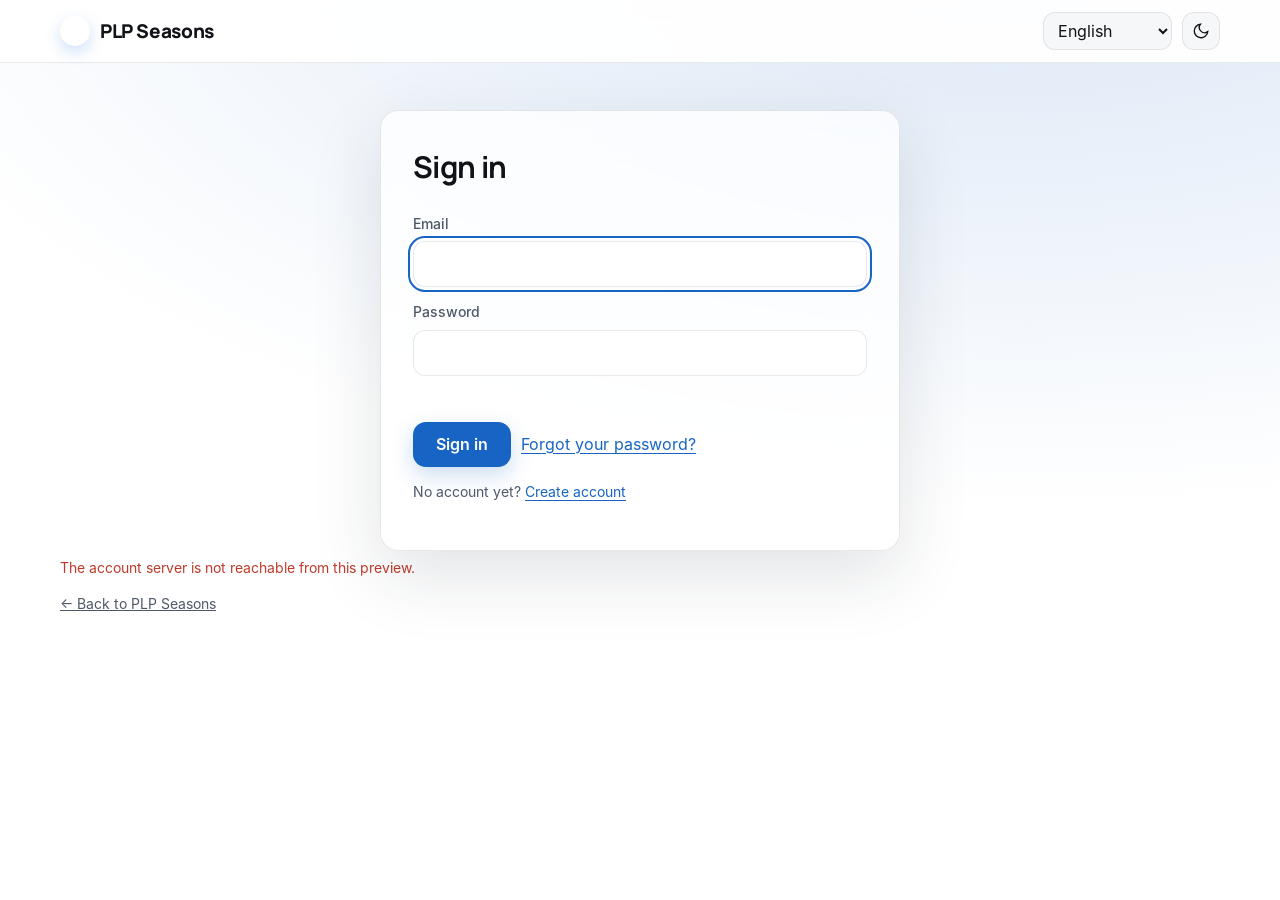
==== commit 2e083c11: "Fix mobile layout, theme contrast and winter preview snow strip" ====
--- a/account.html
+++ b/account.html
@@ -306,6 +306,118 @@
   .worlds { grid-template-columns: 1fr 1fr; }
   .reel { grid-template-columns: 1fr; }
   .clip, .clip-wide { grid-column: auto; min-height: 310px; border-radius: 20px; }
+}
+
+/* One palette per theme; text and surfaces always change together. */
+:root { --accent: #70b1ff; --accent-ink: #101b2d; --muted: #b3bece; }
+:root[data-theme="light"] { --muted: #4e5868; --accent: #1764c4; --accent-ink: #fff; }
+body { font-family: 'Inter', -apple-system, BlinkMacSystemFont, 'Segoe UI', sans-serif; }
+.top, .top.solid { background: var(--glass-strong); border-color: var(--line); }
+.top .brand, .top.solid .brand, :root[data-theme="light"] .top.solid .brand,
+.top .nav a, .top.solid .nav a, .top .select, .top .iconbtn { color: var(--text); }
+.top .select, .top .iconbtn { background: var(--bg2); border-color: var(--line); }
+.top .btn.ghost, .top.solid .btn.ghost { color: var(--text); background: var(--bg2); border-color: var(--line); }
+.btn.primary { color: #fff; background: #1764c4; box-shadow: 0 8px 22px rgba(23,100,196,.22); }
+.btn.primary:hover { background: #1055ae; }
+.btn { min-height: 44px; white-space: normal; height: auto; padding-top: 11px; padding-bottom: 11px; line-height: 1.35; text-align: center; }
+.btn.small { min-height: 40px; }
+.hero { height: auto; min-height: 0; padding: 100px 0 72px; background: var(--bg); color: var(--text); overflow: visible; }
+.hero::after { display: none; }
+.hero-copy { position: relative; inset: auto; width: min(1040px,calc(100% - 40px)); margin: 0 auto 32px; transform: none; }
+.hero-copy .glass { padding: 18px 0 0; color: var(--text); }
+.hero h1 { color: var(--text); font-size: clamp(36px,5.5vw,68px); line-height: 1.08; letter-spacing: -.045em; text-wrap: balance; }
+.hero p.lead { color: var(--muted); font-size: 18px; line-height: 1.65; }
+.hero .kicker { color: var(--accent); }
+.release-line { color: var(--muted); line-height: 1.6; }
+.hero-plan { grid-template-columns: 108px minmax(0,1fr); min-width: 0; }
+.hero-plan.pro-plan { background: #f2f8ff; }
+.plan-content { min-width: 0; padding: 22px; }
+.plan-heading { flex-wrap: wrap; gap: 8px; color: #111827; font-size: 19px; }
+.plan-heading small { color: #475569; font-size: 13px; }
+.plan-content p { color: #465163; font-size: 14px; line-height: 1.6; }
+.plan-content ul { color: #263447; font-size: 13px; line-height: 1.6; margin-bottom: 18px; }
+.plan-button { font-size: 14px; min-height: 46px; padding: 11px 12px; }
+.free-plan .plan-button { color: #1154a4; background: #e4efff; border-color: #c5dafa; }
+.pro-scene span { font-size: 9px; line-height: 1.45; max-width: calc(100% - 16px); left: 8px; overflow-wrap: anywhere; }
+.scene-stage { position: relative; width: min(1160px,calc(100% - 40px)); height: 520px; margin: 0 auto; overflow: hidden; border-radius: 26px; background: #101827; box-shadow: var(--shadow); }
+.hero .scene-stage .plate, .scene-stage #fx { inset: 0; width: 100%; height: 100%; border-radius: 0; box-shadow: none; }
+.scene-stage .controls { bottom: 18px; width: max-content; max-width: calc(100% - 24px); }
+.scene-stage .hint { top: 18px; right: 18px; bottom: auto; }
+.seg button { min-height: 42px; color: #eef4ff; white-space: normal; overflow-wrap: anywhere; line-height: 1.2; }
+.seg button[aria-pressed="true"] { color: #111827; background: #fff; }
+.controls .iconbtn { min-width: 44px; min-height: 44px; }
+.range { color: #edf3ff; }
+.grid .card:nth-child(1), .grid .card:nth-child(4) { background: var(--bg2); }
+.grid .card { background: var(--bg2); }
+:root[data-theme="light"] .grid .card:nth-child(1), :root[data-theme="light"] .grid .card:nth-child(4) { background: #f0f6ff; }
+.card h3 { color: var(--text); }
+.price > .card .amount, .price > .card .checks { color: #fff; }
+.price > .card .amount small, .price > .card .renew, .price > .card .note { color: #c5d0e1; }
+.price > .card .notice { color: #e1edff; background: #20334e; }
+.faq details { color: var(--text); background: var(--bg2); border-color: var(--line); }
+.faq summary { display: flex; align-items: flex-start; justify-content: space-between; gap: 16px; color: var(--text); font-size: 17px; line-height: 1.5; min-height: 28px; }
+.faq summary::after { float: none; flex: 0 0 20px; text-align: center; color: var(--text); }
+.faq p { color: var(--muted); font-size: 16px; line-height: 1.75; }
+.world small { color: #fff; }
+.world span { background: linear-gradient(180deg,transparent,rgba(0,0,0,.93)); }
+.world::after { background: #132139; color: #fff; }
+.showcase .section-lead { color: #bac6d7; }
+.section h2 { line-height: 1.15; text-wrap: balance; }
+.steps { padding-left: 0; }
+.section, #download-status { scroll-margin-top: 84px; }
+.page .panel, .page .doc, .page .stack { width: min(100%,760px); }
+@media (max-width: 980px) {
+  .hero-plans { grid-template-columns: 1fr; max-width: 620px; }
+  .hero-plan { grid-template-columns: 140px minmax(0,1fr); }
+  .scene-stage { height: 500px; }
+}
+@media (max-width: 640px) {
+  .wrap { width: calc(100% - 32px); }
+  .hero { padding: 84px 0 48px; }
+  .hero-copy { width: calc(100% - 32px); }
+  .hero h1 { font-size: clamp(33px,9vw,48px); line-height: 1.12; }
+  .hero p.lead { font-size: 16px; line-height: 1.65; }
+  .hero-plan { grid-template-columns: 80px minmax(0,1fr); min-height: 0; }
+  .plan-content { padding: 18px 14px; }
+  .plan-heading strong { font-size: 27px; }
+  .plan-content p { font-size: 14px; }
+  .plan-content ul { font-size: 13px; }
+  .plan-button { font-size: 13px; }
+  .scene-stage { width: calc(100% - 24px); height: 440px; border-radius: 20px; }
+  .scene-stage .controls { bottom: 12px; display: grid; grid-template-columns: minmax(0,1fr) 44px; width: calc(100% - 24px); max-width: none; padding: 8px; gap: 6px; }
+  .controls #seasonSeg { grid-column: 1 / -1; display: grid; grid-template-columns: repeat(5,minmax(0,1fr)); width: 100%; }
+  .controls #phaseSeg { display: grid; grid-template-columns: repeat(4,minmax(0,1fr)); min-width: 0; }
+  .seg button { padding: 0 4px; font-size: 12px; min-width: 0; height: 42px; }
+  .controls .range { display: none; }
+  .section { padding: 64px 0; }
+  .section h2 { font-size: clamp(30px,8vw,38px); }
+  .grid .card { padding: 24px; min-height: 0; }
+  .worlds { grid-template-columns: 1fr; }
+  .world { aspect-ratio: 4 / 3; }
+  .world span { padding: 48px 18px 18px; }
+  .world b { font-size: 22px; }
+  .world small { font-size: 14px; line-height: 1.5; }
+  .price { gap: 24px; }
+  .price .card { padding: 25px; }
+  .amount { font-size: 54px; }
+  .amount small { font-size: 16px; }
+  .price .btn { width: 100%; }
+  .faq details { padding: 18px; }
+  .faq summary { font-size: 16px; }
+  .faq p { font-size: 15px; }
+  .clip, .clip-wide { min-height: 280px; }
+  .tools { gap: 6px; }
+  .tools .select { max-width: 72px; height: 40px; font-size: 13px; padding: 0 5px; }
+  .tools .btn { padding: 8px 10px; font-size: 13px; }
+  .top .brand { font-size: 15px; gap: 6px; }
+  .brand svg { width: 26px; height: 26px; }
+  .top .wrap { gap: 8px; }
+  .tools .iconbtn { width: 36px; height: 40px; }
+}
+@media (max-width: 360px) {
+  .brand span { display: none; }
+  .hero-plan { grid-template-columns: 64px minmax(0,1fr); }
+  .plan-content { padding: 16px 12px; }
 }
 </style>
   <script defer>// PLP Seasons — interface text in 7 languages. Keys are the same in every language.
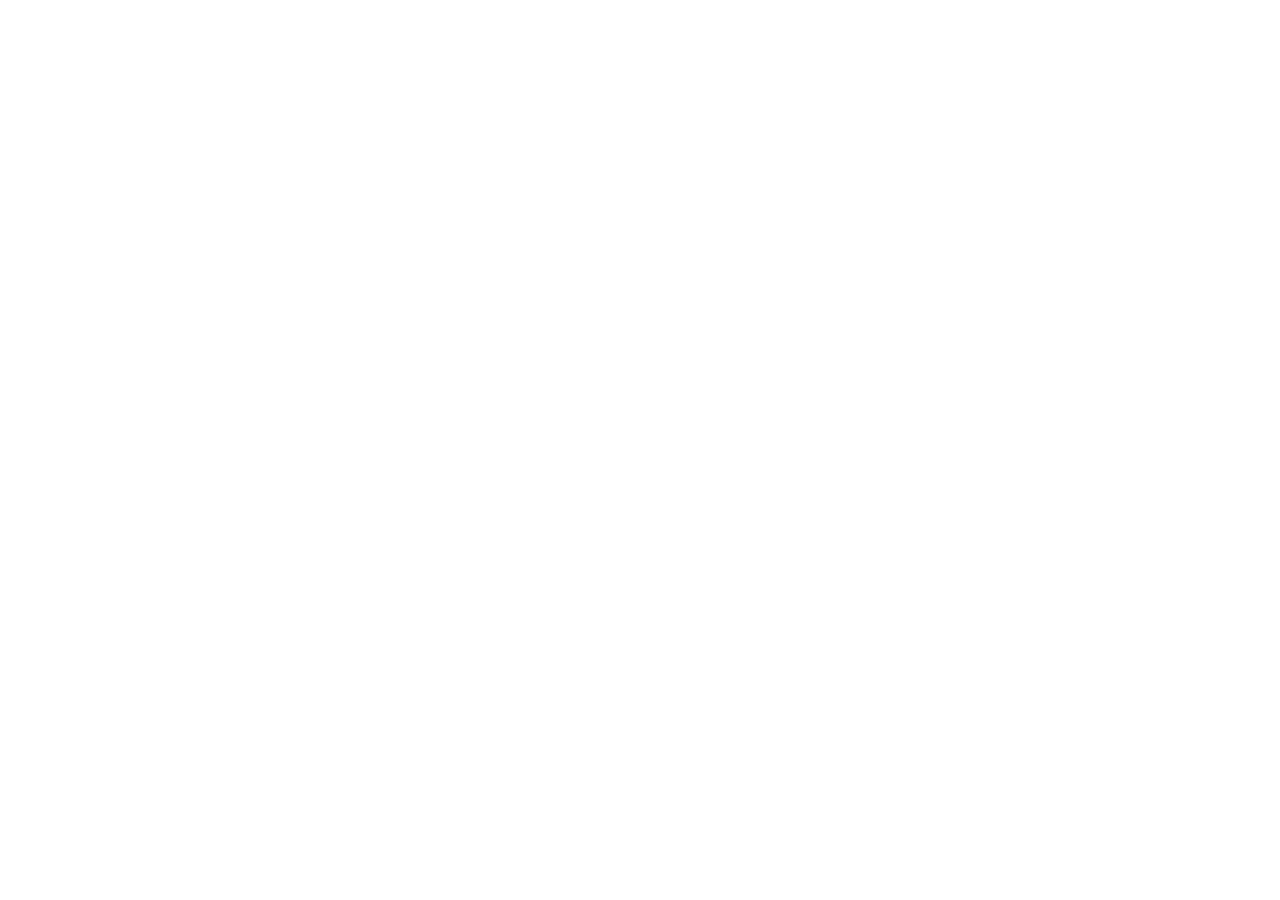
==== commit 51e134c6: "Require PLP account before downloads and replace disconnected login" ====
--- a/account.html
+++ b/account.html
@@ -1,13 +1,4 @@
-<!doctype html>
-<html lang="en" data-theme="dark">
-<head>
-  <meta charset="utf-8">
-  <meta name="viewport" content="width=device-width, initial-scale=1, viewport-fit=cover">
-  <title>PLP Seasons — Account</title>
-  <meta name="robots" content="noindex">
-  <meta name="theme-color" content="#0a0e15">
-  <link rel="icon" href="[data-uri]" type="image/svg+xml">
-  <style>/* PLP Seasons — site styles. Manrope for headings, Inter for text. Dark by default, light on request. */
+<!doctype html><html lang="en"><head><meta charset="utf-8"><meta name="viewport" content="width=device-width,initial-scale=1"><meta http-equiv="refresh" content="0;url=https://plp-seasons-preview.juicyrat2.chatgpt.site/"><meta name="robots" content="noindex"><title>PLP Seasons — Account</title><link rel="icon" href="[data-uri]" type="image/svg+xml"><style>/* PLP Seasons — site styles. Manrope for headings, Inter for text. Dark by default, light on request. */
 @font-face { font-family: 'Manrope'; src: url("[data-uri]") format('woff'); font-weight: 200 800; font-display: swap; }
 @font-face { font-family: 'Inter'; src: url("[data-uri]") format('woff'); font-weight: 400; font-display: swap; }
 @font-face { font-family: 'Inter'; src: url("[data-uri]") format('woff'); font-weight: 500; font-display: swap; }
@@ -155,7 +146,7 @@
 .faq p { margin: 10px 0 0; color: var(--muted); }
 footer { padding: 40px 0 60px; border-top: 1px solid var(--line); color: var(--muted); font-size: 14px; }
 footer .wrap { display: flex; flex-wrap: wrap; gap: 10px 24px; justify-content: space-between; }
-footer nav { display: flex; gap: 18px; }
+footer nav { display: flex; flex-wrap: wrap; gap: 12px 18px; }
 
 /* account */
 .page { min-height: 100svh; padding: 110px 0 60px; background: radial-gradient(1200px 600px at 80% -10%, color-mix(in srgb, var(--accent) 16%, transparent), transparent), var(--bg); }
@@ -279,6 +270,11 @@
 .clip figcaption { position: absolute; z-index: 2; inset: auto 22px 18px; display: flex; justify-content: space-between; align-items: end; color: #fff; }
 .clip figcaption b { font: 700 clamp(22px,3vw,38px)/1.05 'Manrope',sans-serif; letter-spacing: -.035em; }
 .clip figcaption span { font: 600 12px/1 'Inter',sans-serif; letter-spacing: .18em; opacity: .58; }
+/* The recording is a panoramic Dock strip. Keep the complete journey visible
+   instead of enlarging it into a narrow crop that the plow crosses in a flash. */
+.clip.clip-plow { width: 100%; min-width: 0; min-height: 230px; aspect-ratio: 3.6; background: #25283b; }
+.clip-plow video { object-fit: contain; height: calc(100% - 62px); }
+.clip-plow::after { display: none; }
 
 @media (max-width: 980px) {
   .hero { height: 1230px; min-height: 1230px; }
@@ -419,694 +415,4 @@
   .hero-plan { grid-template-columns: 64px minmax(0,1fr); }
   .plan-content { padding: 16px 12px; }
 }
-</style>
-  <script defer>// PLP Seasons — interface text in 7 languages. Keys are the same in every language.
-window.PLP_I18N = {
-  en: {
-    _name: 'English',
-    navSeasons: 'Seasons', navFeatures: 'Features', navPricing: 'Pricing', navFaq: 'FAQ', navAccount: 'Account', navSignIn: 'Sign in',
-    heroKicker: 'Live atmosphere for macOS',
-    heroTitle: 'Real weather comes alive on your desktop',
-    heroText: 'Snow settles on your windows, leaves drift across the screen, rain gathers by the Dock — following the real weather and the real sun in your city.',
-    freeName: 'PLP Free', freeHeroDesc: 'Download the app and choose every season, effect and time of day yourself.', freeHeroList: ['All five worlds', 'Manual weather and intensity', 'Manual morning, day, evening and night'], freeCta: 'Download free — $0',
-    proName: 'PLP Pro', proBadge: 'LIVE SYNC', proHeroDesc: 'If it rains outside, it rains on your Mac. Pro follows your city’s weather, daylight and local time automatically.', proHeroList: ['Live weather for your city', 'Automatic sunrise, sunset and night', 'Snow, rain, storms and fog in sync'],
-    ctaStart: 'Start Pro — $2.89/month', ctaDemo: 'Play with the demo', ctaDownload: 'Download for Mac', releaseMeta: 'Preview build · macOS 13+ · Apple Silicon',
-    buildNote: 'Preview build. Payments are not enabled yet. The download is currently unsigned and intended for testing.',
-    proStoryTitle: 'Outside becomes your desktop', proStoryText: 'Allow your location or choose a city. Pro reads the weather and local time, then recreates snow, rain, storms, fog, daylight, sunset and night on your Mac — in sync with what is happening outside.',
-    winter: 'Winter', autumn: 'Autumn', rain: 'Rain', spring: 'Sakura', summer: 'Summer',
-    night: 'Night', morning: 'Morning', day: 'Day', evening: 'Evening',
-    intensity: 'Intensity', pause: 'Pause', play: 'Play', demoHint: 'Move the mouse over the scene — your cursor is the wind.',
-    showcaseTitle: 'See the weather move, react and settle', showcaseText: 'Real recordings from the Mac build — snow at night, rain up close, particles on windows and the tiny snowplow.',
-    clipSnow: 'Winter night', clipRain: 'Rain detail', clipWindows: 'Snow on windows', clipPlow: 'The tiny snowplow',
-    featTitle: 'More than pretty wallpaper',
-    f1t: 'Live Weather', f1d: 'Drizzle, downpour, thunderstorm, light or heavy snow, sleet — the effects follow the weather outside and change smoothly, never abruptly.',
-    f2t: 'Day and night', f2d: 'Real sunrise and sunset for your city: morning light, golden hour, twilight, night with the moon. Works offline.',
-    f3t: 'You can touch it', f3d: 'Roll snowballs and build a snowman, call the snowplow, blow leaves away, lift the drain cover to let the rain water go.',
-    f4t: 'On your windows', f4d: 'Snow and leaves land on the top edges of your app windows and ride along when you move them. Clicks always go through.',
-    f5t: 'Stays out of the way', f5d: 'Watching a video or working full screen? The effects fade away and come back afterwards. Reduce Motion is respected.',
-    f6t: 'Light on the battery', f6d: 'GPU-drawn with Metal, a few percent of CPU, an energy saver mode and particle quality settings.',
-    seasonsTitle: 'Five worlds, one cosy cabin',
-    sWinter: 'Snowfall, drifts on the Dock, garlands, snowballs and a snowplow.',
-    sAutumn: 'A tree that really loses its leaves over three weeks — and a leaf blower.',
-    sRain: 'Layers of rain, drops on the glass, puddles and a worker who opens the drain.',
-    sSpring: 'Cherry petals in the wind and a gardener when they pile up.',
-    sSummer: 'Fluff in the sunshine, butterflies by day, fireflies at night.',
-    priceTitle: 'Free app, Pro for the real weather', pricePer: '/ month', priceFirst: '/ month', priceAfter: 'One simple monthly price. Cancel any time.', priceNote: 'The app is free: all five seasons, set by hand. Pro adds the live weather and the real sky. Cancel any time.',
-    priceList: ['Free: all five seasons, by hand', 'Pro: rain, snow, storm and fog from the forecast', 'Pro: your location (only if you allow it) or any city', 'Pro: the real sun and moon, clouds over the sun', 'Updates and new worlds'],
-    salesOff: 'Sales open soon — create an account now and we will let you know.',
-    installTitle: 'Install in a minute',
-    i1: 'Download PLP Seasons and move it to Applications.', i2: 'Open it — a snowflake appears in the menu bar.', i3: 'It works right away for free. For Pro, paste the key from your account.',
-    faqTitle: 'Questions',
-    q1: 'Does it need special permissions?', a1: 'No screen recording and no accessibility access. Your location is only used if you turn it on for Live Weather; otherwise you pick a city.',
-    q2: 'Will it slow my Mac down?', a2: 'It draws with the GPU and usually needs a few percent of CPU. An energy saver mode and lower particle quality are available.',
-    q3: 'Which Macs are supported?', a3: 'This preview supports Apple Silicon Macs with macOS 13 Ventura or newer. Intel support is planned.',
-    q4: 'Where does the weather come from?', a4: 'From MET Norway open data (CC BY 4.0). Only your chosen city, rounded to about a kilometre, is sent.',
-    q5: 'Can I cancel?', a5: 'Yes, any time in your account. Pro keeps working until the end of the paid month; the free app stays.',
-    q6: 'Is the lightning real?', a6: 'The weather service reports a thunderstorm, not each strike — the flashes are an atmospheric simulation. You can turn them off.',
-    footRights: 'PLP Seasons', footWeather: 'Weather data: MET Norway (CC BY 4.0)', footFonts: 'Fonts: Manrope, Inter (SIL OFL)', footPrivacy: 'Privacy', footTerms: 'Terms',
-    theme: 'Theme', themeLight: 'Light', themeDark: 'Dark', language: 'Language',
-    accTitle: 'Your account', signInTitle: 'Sign in', registerTitle: 'Create an account', email: 'Email', password: 'Password',
-    newPassword: 'New password', currentPassword: 'Current password', signIn: 'Sign in', register: 'Create account', signOut: 'Sign out',
-    noAccount: 'No account yet?', haveAccount: 'Already have an account?', forgot: 'Forgot your password?', sendReset: 'Send reset link',
-    resetSent: 'If this email has an account, a reset link is on its way.', setPassword: 'Set new password', passwordChanged: 'Password changed. Sign in with the new one.',
-    plan: 'Subscription', planActive: 'Active — paid until {date}', planNone: 'No subscription yet', planEnded: 'Ended on {date}',
-    subscribe: 'Start Pro — $2.89/month', manage: 'Manage or cancel', licenseTitle: 'Your app key',
-    licenseHint: 'In the app: snowflake menu → Enter license key… → paste. The key renews with each paid month.', copy: 'Copy', copied: 'Copied',
-    changePassword: 'Change password', save: 'Save', deleteAccount: 'Delete account', deleteConfirm: 'Type your password to delete the account and cancel the subscription.',
-    paidThanks: 'Thank you! Your subscription is being activated — the key appears here in a few seconds.',
-    errEmail: 'Please enter a valid email.', errPassword: 'The password needs at least 8 characters.', errExists: 'An account with this email already exists.',
-    errCredentials: 'Wrong email or password.', errSlow: 'Too many attempts. Please wait a few minutes.', errSales: 'Sales are not open yet.',
-    errMail: 'Password reset by email is not available yet.', errToken: 'This link has expired. Ask for a new one.', errServer: 'Something went wrong. Please try again.',
-    errOffline: 'The account server is not reachable from this preview.', backHome: '← Back to PLP Seasons',
-  },
-  ru: {
-    _name: 'Русский',
-    navSeasons: 'Сезоны', navFeatures: 'Возможности', navPricing: 'Цена', navFaq: 'Вопросы', navAccount: 'Кабинет', navSignIn: 'Войти',
-    heroKicker: 'Живая атмосфера для macOS',
-    heroTitle: 'Настоящая погода оживает на рабочем столе',
-    heroText: 'Снег ложится на окна, листья кружат по экрану, дождь собирается у Dock — всё по настоящей погоде и настоящему солнцу в твоём городе.',
-    freeName: 'PLP Free', freeHeroDesc: 'Скачивай приложение бесплатно и сам выбирай сезон, эффект, интенсивность и время суток.', freeHeroList: ['Все пять миров', 'Погода и интенсивность вручную', 'Утро, день, вечер и ночь вручную'], freeCta: 'Скачать бесплатно — $0',
-    proName: 'PLP Pro', proBadge: 'ЖИВАЯ СИНХРОНИЗАЦИЯ', proHeroDesc: 'Если за окном идёт дождь, он идёт и на Mac. Pro автоматически повторяет погоду, дневной свет и местное время твоего города.', proHeroList: ['Настоящая погода твоего города', 'Автоматические рассвет, закат и ночь', 'Снег, дождь, гроза и туман синхронно'],
-    ctaStart: 'Подключить Pro — $2.89/месяц', ctaDemo: 'Попробовать демо', ctaDownload: 'Скачать для Mac', releaseMeta: 'Тестовая сборка · macOS 13+ · Apple Silicon',
-    buildNote: 'Тестовая сборка. Платежи пока не подключены. Файл не подписан Apple и предназначен для тестирования.',
-    proStoryTitle: 'Погода за окном становится погодой на Mac', proStoryText: 'Разреши геопозицию или выбери город вручную. Pro узнаёт текущую погоду и местное время, а затем синхронно переносит на рабочий стол снег, дождь, грозу, туман, дневной свет, закат и ночь — именно то, что происходит сейчас за окном.',
-    winter: 'Зима', autumn: 'Осень', rain: 'Дождь', spring: 'Сакура', summer: 'Лето',
-    night: 'Ночь', morning: 'Утро', day: 'День', evening: 'Вечер',
-    intensity: 'Интенсивность', pause: 'Пауза', play: 'Пуск', demoHint: 'Поводи мышкой над сценой — курсор работает как ветер.',
-    showcaseTitle: 'Посмотри, как погода движется и реагирует', showcaseText: 'Настоящие записи приложения на Mac: ночной снег, дождь вблизи, снег на окнах и маленький снегоуборщик.',
-    clipSnow: 'Зимняя ночь', clipRain: 'Дождь вблизи', clipWindows: 'Снег на окнах', clipPlow: 'Маленький снегоуборщик',
-    featTitle: 'Больше, чем красивые обои',
-    f1t: 'Живая погода', f1d: 'Морось, ливень, гроза, слабый или сильный снег, мокрый снег — эффекты следуют погоде за окном и меняются плавно, без рывков.',
-    f2t: 'День и ночь', f2d: 'Настоящие восход и закат в твоём городе: утренний свет, золотой час, сумерки, ночь с луной. Работает без интернета.',
-    f3t: 'Можно потрогать', f3d: 'Скатай снежки и слепи снеговика, вызови снегоуборщик, сдуй листья, подними люк, чтобы ушла дождевая вода.',
-    f4t: 'Прямо на окнах', f4d: 'Снег и листья ложатся на верхние края окон и едут вместе с ними. Клики всегда проходят насквозь.',
-    f5t: 'Не мешает', f5d: 'Смотришь видео или работаешь на весь экран? Эффекты тихо уходят и возвращаются потом. Reduce Motion учитывается.',
-    f6t: 'Бережёт батарею', f6d: 'Рисуется на видеокарте через Metal, несколько процентов CPU, режим энергосбережения и настройка качества частиц.',
-    seasonsTitle: 'Пять миров и один уютный домик',
-    sWinter: 'Снегопад, сугробы на Dock, гирлянды, снежки и снегоуборщик.',
-    sAutumn: 'Дерево, которое по-настоящему теряет листья за три недели, и воздуходувка.',
-    sRain: 'Слои дождя, капли на стекле, лужи и работник, который открывает люк.',
-    sSpring: 'Лепестки сакуры на ветру и садовник, когда их набирается много.',
-    sSummer: 'Пух на солнце, бабочки днём, светлячки ночью.',
-    priceTitle: 'Бесплатно, Pro — для настоящей погоды', pricePer: '/ месяц', priceFirst: '/ месяц', priceAfter: 'Одна цена каждый месяц. Отмена в любой момент.', priceNote: 'Приложение бесплатное: все пять сезонов, вручную. Pro добавляет живую погоду и настоящее небо. Отмена в любой момент.',
-    priceList: ['Бесплатно: все пять сезонов вручную', 'Pro: дождь, снег, гроза и туман по прогнозу', 'Pro: твоя геопозиция (только с разрешения) или любой город', 'Pro: настоящие солнце и луна, облака над солнцем', 'Обновления и новые миры'],
-    salesOff: 'Продажи скоро откроются — создай аккаунт сейчас, и мы сообщим.',
-    installTitle: 'Установка за минуту',
-    i1: 'Скачай PLP Seasons и перетащи в «Программы».', i2: 'Открой — в строке меню появится снежинка.', i3: 'Работает сразу и бесплатно. Для Pro вставь ключ из кабинета.',
-    faqTitle: 'Вопросы',
-    q1: 'Нужны особые разрешения?', a1: 'Ни записи экрана, ни универсального доступа. Местоположение используется, только если включить его для живой погоды; иначе выбираешь город сам.',
-    q2: 'Не будет тормозить Mac?', a2: 'Рисование идёт на видеокарте, обычно нужно несколько процентов CPU. Есть режим энергосбережения и пониженное качество частиц.',
-    q3: 'Какие Mac поддерживаются?', a3: 'Тестовая сборка работает на Mac с Apple Silicon и macOS 13 Ventura или новее. Поддержка Intel запланирована.',
-    q4: 'Откуда берётся погода?', a4: 'Из открытых данных MET Norway (CC BY 4.0). Отправляется только выбранный город с точностью около километра.',
-    q5: 'Можно отменить?', a5: 'Да, в любой момент в кабинете. Pro работает до конца оплаченного месяца, бесплатная часть остаётся.',
-    q6: 'Молнии настоящие?', a6: 'Погодный сервис сообщает о грозе, а не о каждом ударе — вспышки это атмосферная имитация. Их можно выключить.',
-    footRights: 'PLP Seasons', footWeather: 'Данные о погоде: MET Norway (CC BY 4.0)', footFonts: 'Шрифты: Manrope, Inter (SIL OFL)', footPrivacy: 'Конфиденциальность', footTerms: 'Условия',
-    theme: 'Тема', themeLight: 'Светлая', themeDark: 'Тёмная', language: 'Язык',
-    accTitle: 'Личный кабинет', signInTitle: 'Вход', registerTitle: 'Регистрация', email: 'Email', password: 'Пароль',
-    newPassword: 'Новый пароль', currentPassword: 'Текущий пароль', signIn: 'Войти', register: 'Создать аккаунт', signOut: 'Выйти',
-    noAccount: 'Ещё нет аккаунта?', haveAccount: 'Уже есть аккаунт?', forgot: 'Забыли пароль?', sendReset: 'Прислать ссылку',
-    resetSent: 'Если такой аккаунт есть, письмо со ссылкой уже в пути.', setPassword: 'Задать новый пароль', passwordChanged: 'Пароль изменён. Войди с новым.',
-    plan: 'Подписка', planActive: 'Активна — оплачено до {date}', planNone: 'Подписки пока нет', planEnded: 'Закончилась {date}',
-    subscribe: 'Подключить Pro — $2.89/месяц', manage: 'Управлять или отменить', licenseTitle: 'Ключ для приложения',
-    licenseHint: 'В приложении: меню-снежинка → «Ввести ключ…» → вставить. Ключ обновляется с каждым оплаченным месяцем.', copy: 'Скопировать', copied: 'Скопировано',
-    changePassword: 'Сменить пароль', save: 'Сохранить', deleteAccount: 'Удалить аккаунт', deleteConfirm: 'Введи пароль, чтобы удалить аккаунт и отменить подписку.',
-    paidThanks: 'Спасибо! Подписка активируется — ключ появится здесь через несколько секунд.',
-    errEmail: 'Введи корректный email.', errPassword: 'Пароль — минимум 8 символов.', errExists: 'Аккаунт с таким email уже есть.',
-    errCredentials: 'Неверный email или пароль.', errSlow: 'Слишком много попыток. Подожди несколько минут.', errSales: 'Продажи ещё не открыты.',
-    errMail: 'Сброс пароля по почте пока недоступен.', errToken: 'Ссылка устарела. Запроси новую.', errServer: 'Что-то пошло не так. Попробуй ещё раз.',
-    errOffline: 'Сервер аккаунтов недоступен в этом предпросмотре.', backHome: '← На главную PLP Seasons',
-  },
-  uk: {
-    _name: 'Українська',
-    navSeasons: 'Сезони', navFeatures: 'Можливості', navPricing: 'Ціна', navFaq: 'Питання', navAccount: 'Кабінет', navSignIn: 'Увійти',
-    heroKicker: 'Жива атмосфера для macOS',
-    heroTitle: 'Справжня погода оживає на робочому столі',
-    heroText: 'Сніг лягає на вікна, листя кружляє екраном, дощ збирається біля Dock — усе за справжньою погодою і справжнім сонцем у твоєму місті.',
-    freeName: 'PLP Free', freeHeroDesc: 'Завантажуй застосунок безкоштовно та сам обирай сезон, ефект, інтенсивність і час доби.', freeHeroList: ['Усі п’ять світів', 'Погода й інтенсивність вручну', 'Ранок, день, вечір і ніч вручну'], freeCta: 'Завантажити безкоштовно — $0',
-    proName: 'PLP Pro', proBadge: 'ЖИВА СИНХРОНІЗАЦІЯ', proHeroDesc: 'Якщо за вікном дощ, він іде й на Mac. Pro автоматично повторює погоду, денне світло та місцевий час твого міста.', proHeroList: ['Справжня погода твого міста', 'Автоматичні світанок, захід і ніч', 'Сніг, дощ, гроза й туман синхронно'],
-    ctaStart: 'Підключити Pro — $2.89/місяць', ctaDemo: 'Спробувати демо', ctaDownload: 'Завантажити для Mac', releaseMeta: 'Тестова збірка · macOS 13+ · Apple Silicon',
-    buildNote: 'Тестова збірка. Платежі ще не підключені. Файл не підписаний Apple і призначений для тестування.',
-    proStoryTitle: 'Погода за вікном стає погодою на Mac', proStoryText: 'Дозволь геопозицію або вибери місто вручну. Pro визначає поточну погоду й місцевий час, а потім синхронно переносить на робочий стіл сніг, дощ, грозу, туман, денне світло, захід сонця та ніч.',
-    winter: 'Зима', autumn: 'Осінь', rain: 'Дощ', spring: 'Сакура', summer: 'Літо',
-    night: 'Ніч', morning: 'Ранок', day: 'День', evening: 'Вечір',
-    intensity: 'Інтенсивність', pause: 'Пауза', play: 'Пуск', demoHint: 'Поводь мишкою над сценою — курсор працює як вітер.',
-    showcaseTitle: 'Подивись, як погода рухається й реагує', showcaseText: 'Справжні записи застосунку на Mac: нічний сніг, дощ зблизька, сніг на вікнах і маленький снігоочисник.',
-    clipSnow: 'Зимова ніч', clipRain: 'Дощ зблизька', clipWindows: 'Сніг на вікнах', clipPlow: 'Маленький снігоочисник',
-    featTitle: 'Більше, ніж гарні шпалери',
-    f1t: 'Жива погода', f1d: 'Мряка, злива, гроза, слабкий чи сильний сніг, мокрий сніг — ефекти слідують погоді за вікном і змінюються плавно.',
-    f2t: 'День і ніч', f2d: 'Справжні схід і захід сонця у твоєму місті: ранкове світло, золота година, сутінки, ніч із місяцем. Працює без інтернету.',
-    f3t: 'Можна торкнутися', f3d: 'Скачай сніжки й зліпи сніговика, виклич снігоприбиральник, здуй листя, підніми люк, щоб пішла дощова вода.',
-    f4t: 'Просто на вікнах', f4d: 'Сніг і листя лягають на верхні краї вікон і їдуть разом із ними. Кліки завжди проходять наскрізь.',
-    f5t: 'Не заважає', f5d: 'Дивишся відео чи працюєш на весь екран? Ефекти тихо зникають і повертаються потім. Reduce Motion враховується.',
-    f6t: 'Береже батарею', f6d: 'Малюється на відеокарті через Metal, кілька відсотків CPU, режим енергозбереження й налаштування якості частинок.',
-    seasonsTitle: 'П’ять світів і один затишний будиночок',
-    sWinter: 'Снігопад, кучугури на Dock, гірлянди, сніжки та снігоприбиральник.',
-    sAutumn: 'Дерево, яке справді втрачає листя за три тижні, і повітродувка.',
-    sRain: 'Шари дощу, краплі на склі, калюжі й працівник, що відкриває люк.',
-    sSpring: 'Пелюстки сакури на вітрі й садівник, коли їх стає багато.',
-    sSummer: 'Пух на сонці, метелики вдень, світлячки вночі.',
-    priceTitle: 'Безкоштовно, Pro — для справжньої погоди', pricePer: '/ місяць', priceFirst: '/ місяць', priceAfter: 'Одна ціна щомісяця. Скасування будь-коли.', priceNote: 'Застосунок безкоштовний: усі п’ять сезонів, вручну. Pro додає живу погоду і справжнє небо. Скасування будь-коли.',
-    priceList: ['Безкоштовно: усі п’ять сезонів вручну', 'Pro: дощ, сніг, гроза й туман за прогнозом', 'Pro: твоя геопозиція (лише з дозволу) або будь-яке місто', 'Pro: справжні сонце й місяць, хмари над сонцем', 'Оновлення та нові світи'],
-    salesOff: 'Продажі скоро відкриються — створи акаунт зараз, і ми повідомимо.',
-    installTitle: 'Встановлення за хвилину',
-    i1: 'Завантаж PLP Seasons і перетягни в «Програми».', i2: 'Відкрий — у рядку меню з’явиться сніжинка.', i3: 'Працює одразу й безкоштовно. Для Pro встав ключ із кабінету.',
-    faqTitle: 'Питання',
-    q1: 'Потрібні особливі дозволи?', a1: 'Ні запису екрана, ні універсального доступу. Місцезнаходження використовується, лише якщо увімкнути його для живої погоди; інакше обираєш місто сам.',
-    q2: 'Mac не гальмуватиме?', a2: 'Малювання йде на відеокарті, зазвичай потрібно кілька відсотків CPU. Є режим енергозбереження й нижча якість частинок.',
-    q3: 'Які Mac підтримуються?', a3: 'Тестова збірка працює на Mac з Apple Silicon і macOS 13 Ventura або новішою. Підтримку Intel заплановано.',
-    q4: 'Звідки береться погода?', a4: 'З відкритих даних MET Norway (CC BY 4.0). Надсилається лише обране місто з точністю близько кілометра.',
-    q5: 'Можна скасувати?', a5: 'Так, будь-коли в кабінеті. Pro працює до кінця оплаченого місяця, безкоштовна частина лишається.',
-    q6: 'Блискавки справжні?', a6: 'Погодний сервіс повідомляє про грозу, а не про кожен удар — спалахи це атмосферна імітація. Їх можна вимкнути.',
-    footRights: 'PLP Seasons', footWeather: 'Дані про погоду: MET Norway (CC BY 4.0)', footFonts: 'Шрифти: Manrope, Inter (SIL OFL)', footPrivacy: 'Конфіденційність', footTerms: 'Умови',
-    theme: 'Тема', themeLight: 'Світла', themeDark: 'Темна', language: 'Мова',
-    accTitle: 'Особистий кабінет', signInTitle: 'Вхід', registerTitle: 'Реєстрація', email: 'Email', password: 'Пароль',
-    newPassword: 'Новий пароль', currentPassword: 'Поточний пароль', signIn: 'Увійти', register: 'Створити акаунт', signOut: 'Вийти',
-    noAccount: 'Ще немає акаунта?', haveAccount: 'Вже є акаунт?', forgot: 'Забули пароль?', sendReset: 'Надіслати посилання',
-    resetSent: 'Якщо такий акаунт є, лист із посиланням уже в дорозі.', setPassword: 'Задати новий пароль', passwordChanged: 'Пароль змінено. Увійди з новим.',
-    plan: 'Підписка', planActive: 'Активна — оплачено до {date}', planNone: 'Підписки поки немає', planEnded: 'Закінчилася {date}',
-    subscribe: 'Підключити Pro — $2.89/місяць', manage: 'Керувати або скасувати', licenseTitle: 'Ключ для застосунку',
-    licenseHint: 'У застосунку: меню-сніжинка → «Ввести ключ…» → вставити. Ключ оновлюється з кожним оплаченим місяцем.', copy: 'Скопіювати', copied: 'Скопійовано',
-    changePassword: 'Змінити пароль', save: 'Зберегти', deleteAccount: 'Видалити акаунт', deleteConfirm: 'Введи пароль, щоб видалити акаунт і скасувати підписку.',
-    paidThanks: 'Дякуємо! Підписка активується — ключ з’явиться тут за кілька секунд.',
-    errEmail: 'Введи коректний email.', errPassword: 'Пароль — щонайменше 8 символів.', errExists: 'Акаунт із таким email уже є.',
-    errCredentials: 'Неправильний email або пароль.', errSlow: 'Забагато спроб. Зачекай кілька хвилин.', errSales: 'Продажі ще не відкрито.',
-    errMail: 'Скидання пароля поштою поки недоступне.', errToken: 'Посилання застаріло. Запроси нове.', errServer: 'Щось пішло не так. Спробуй ще раз.',
-    errOffline: 'Сервер акаунтів недоступний у цьому попередньому перегляді.', backHome: '← На головну PLP Seasons',
-  },
-  de: {
-    _name: 'Deutsch',
-    navSeasons: 'Jahreszeiten', navFeatures: 'Funktionen', navPricing: 'Preis', navFaq: 'FAQ', navAccount: 'Konto', navSignIn: 'Anmelden',
-    heroKicker: 'Lebendige Atmosphäre für macOS',
-    heroTitle: 'Echtes Wetter wird auf deinem Schreibtisch lebendig',
-    heroText: 'Schnee legt sich auf deine Fenster, Blätter treiben über den Bildschirm, Regen sammelt sich am Dock — nach dem echten Wetter und der echten Sonne deiner Stadt.',
-    freeName: 'PLP Free', freeHeroDesc: 'Lade die App kostenlos und wähle Jahreszeit, Effekt, Intensität und Tageszeit selbst.', freeHeroList: ['Alle fünf Welten', 'Wetter und Intensität manuell', 'Morgen, Tag, Abend und Nacht manuell'], freeCta: 'Kostenlos laden — $0',
-    proName: 'PLP Pro', proBadge: 'LIVE-SYNC', proHeroDesc: 'Regnet es draußen, regnet es auch auf deinem Mac. Pro folgt automatisch Wetter, Tageslicht und Ortszeit deiner Stadt.', proHeroList: ['Live-Wetter für deine Stadt', 'Automatischer Sonnenaufgang und Nacht', 'Schnee, Regen, Gewitter und Nebel synchron'],
-    ctaStart: 'Pro starten — $2.89/Monat', ctaDemo: 'Demo ausprobieren', ctaDownload: 'Für Mac laden', releaseMeta: 'Vorschauversion · macOS 13+ · Apple Silicon',
-    buildNote: 'Vorschauversion. Zahlungen sind noch nicht aktiviert. Der Download ist noch nicht von Apple signiert und nur zum Testen gedacht.',
-    proStoryTitle: 'Das Wetter draußen wird zu deinem Desktop', proStoryText: 'Erlaube den Standort oder wähle eine Stadt. Pro liest Wetter und Ortszeit und bringt Schnee, Regen, Gewitter, Nebel, Tageslicht, Sonnenuntergang und Nacht synchron auf deinen Mac.',
-    winter: 'Winter', autumn: 'Herbst', rain: 'Regen', spring: 'Kirschblüte', summer: 'Sommer',
-    night: 'Nacht', morning: 'Morgen', day: 'Tag', evening: 'Abend',
-    intensity: 'Intensität', pause: 'Pause', play: 'Start', demoHint: 'Bewege die Maus über die Szene — dein Zeiger ist der Wind.',
-    showcaseTitle: 'Sieh, wie das Wetter lebt und reagiert', showcaseText: 'Echte Aufnahmen der Mac-App: Schnee bei Nacht, Regen aus der Nähe, Schnee auf Fenstern und der kleine Schneepflug.',
-    clipSnow: 'Winternacht', clipRain: 'Regen im Detail', clipWindows: 'Schnee auf Fenstern', clipPlow: 'Der kleine Schneepflug',
-    featTitle: 'Mehr als ein schöner Hintergrund',
-    f1t: 'Live-Wetter', f1d: 'Niesel, Platzregen, Gewitter, leichter oder starker Schneefall, Schneeregen — die Effekte folgen dem Wetter draußen und wechseln sanft.',
-    f2t: 'Tag und Nacht', f2d: 'Echter Sonnenauf- und -untergang für deine Stadt: Morgenlicht, goldene Stunde, Dämmerung, Nacht mit Mond. Funktioniert offline.',
-    f3t: 'Zum Anfassen', f3d: 'Rolle Schneebälle und baue einen Schneemann, rufe den Schneepflug, puste Laub weg, hebe den Gullydeckel für das Regenwasser.',
-    f4t: 'Auf deinen Fenstern', f4d: 'Schnee und Blätter landen auf den oberen Fensterkanten und fahren mit, wenn du sie verschiebst. Klicks gehen immer durch.',
-    f5t: 'Stört nicht', f5d: 'Du schaust ein Video oder arbeitest im Vollbild? Die Effekte blenden aus und kommen danach zurück. „Bewegung reduzieren“ wird beachtet.',
-    f6t: 'Schont den Akku', f6d: 'Mit Metal auf der GPU gezeichnet, wenige Prozent CPU, Energiesparmodus und einstellbare Partikelqualität.',
-    seasonsTitle: 'Fünf Welten, eine gemütliche Hütte',
-    sWinter: 'Schneefall, Verwehungen am Dock, Lichterketten, Schneebälle und ein Schneepflug.',
-    sAutumn: 'Ein Baum, der in drei Wochen wirklich sein Laub verliert — und ein Laubbläser.',
-    sRain: 'Regen in Schichten, Tropfen auf dem Glas, Pfützen und ein Arbeiter, der den Gully öffnet.',
-    sSpring: 'Kirschblüten im Wind und ein Gärtner, wenn sie sich häufen.',
-    sSummer: 'Pusteblumen im Sonnenlicht, Schmetterlinge am Tag, Glühwürmchen in der Nacht.',
-    priceTitle: 'Kostenlos, Pro für das echte Wetter', pricePer: '/ Monat', priceFirst: '/ Monat', priceAfter: 'Ein einfacher Monatspreis. Jederzeit kündbar.', priceNote: 'Die App ist kostenlos: alle fünf Jahreszeiten, von Hand gewählt. Pro bringt Live-Wetter und den echten Himmel. Jederzeit kündbar.',
-    priceList: ['Kostenlos: alle fünf Jahreszeiten von Hand', 'Pro: Regen, Schnee, Gewitter und Nebel nach der Vorhersage', 'Pro: dein Standort (nur mit Erlaubnis) oder jede Stadt', 'Pro: echte Sonne und Mond, Wolken vor der Sonne', 'Updates und neue Welten'],
-    salesOff: 'Der Verkauf startet bald — lege jetzt ein Konto an, wir sagen dir Bescheid.',
-    installTitle: 'In einer Minute installiert',
-    i1: 'PLP Seasons laden und in „Programme“ ziehen.', i2: 'Öffnen — in der Menüleiste erscheint eine Schneeflocke.', i3: 'Sie läuft sofort und kostenlos. Für Pro den Schlüssel aus deinem Konto einfügen.',
-    faqTitle: 'Fragen',
-    q1: 'Braucht es besondere Berechtigungen?', a1: 'Keine Bildschirmaufnahme, keine Bedienungshilfen. Der Standort wird nur genutzt, wenn du ihn für Live-Wetter einschaltest; sonst wählst du eine Stadt.',
-    q2: 'Wird mein Mac langsamer?', a2: 'Gezeichnet wird auf der GPU, meist reichen wenige Prozent CPU. Es gibt einen Energiesparmodus und eine geringere Partikelqualität.',
-    q3: 'Welche Macs werden unterstützt?', a3: 'Diese Vorschau unterstützt Apple-Silicon-Macs mit macOS 13 Ventura oder neuer. Intel-Unterstützung ist geplant.',
-    q4: 'Woher kommt das Wetter?', a4: 'Aus den offenen Daten von MET Norway (CC BY 4.0). Gesendet wird nur die gewählte Stadt, auf etwa einen Kilometer gerundet.',
-    q5: 'Kann ich kündigen?', a5: 'Ja, jederzeit im Konto. Pro läuft bis zum Ende des bezahlten Monats, die kostenlose App bleibt.',
-    q6: 'Sind die Blitze echt?', a6: 'Der Wetterdienst meldet ein Gewitter, nicht jeden Einschlag — die Blitze sind eine Simulation. Du kannst sie ausschalten.',
-    footRights: 'PLP Seasons', footWeather: 'Wetterdaten: MET Norway (CC BY 4.0)', footFonts: 'Schriften: Manrope, Inter (SIL OFL)', footPrivacy: 'Datenschutz', footTerms: 'AGB',
-    theme: 'Design', themeLight: 'Hell', themeDark: 'Dunkel', language: 'Sprache',
-    accTitle: 'Dein Konto', signInTitle: 'Anmelden', registerTitle: 'Konto erstellen', email: 'E-Mail', password: 'Passwort',
-    newPassword: 'Neues Passwort', currentPassword: 'Aktuelles Passwort', signIn: 'Anmelden', register: 'Konto erstellen', signOut: 'Abmelden',
-    noAccount: 'Noch kein Konto?', haveAccount: 'Schon ein Konto?', forgot: 'Passwort vergessen?', sendReset: 'Link senden',
-    resetSent: 'Falls es ein Konto mit dieser E-Mail gibt, ist der Link unterwegs.', setPassword: 'Neues Passwort festlegen', passwordChanged: 'Passwort geändert. Melde dich mit dem neuen an.',
-    plan: 'Abo', planActive: 'Aktiv — bezahlt bis {date}', planNone: 'Noch kein Abo', planEnded: 'Beendet am {date}',
-    subscribe: 'Pro starten — $2.89/Monat', manage: 'Verwalten oder kündigen', licenseTitle: 'Dein App-Schlüssel',
-    licenseHint: 'In der App: Schneeflocken-Menü → „Lizenzschlüssel eingeben…“ → einfügen. Der Schlüssel erneuert sich mit jedem bezahlten Monat.', copy: 'Kopieren', copied: 'Kopiert',
-    changePassword: 'Passwort ändern', save: 'Speichern', deleteAccount: 'Konto löschen', deleteConfirm: 'Gib dein Passwort ein, um das Konto zu löschen und das Abo zu kündigen.',
-    paidThanks: 'Danke! Dein Abo wird aktiviert — der Schlüssel erscheint hier in wenigen Sekunden.',
-    errEmail: 'Bitte eine gültige E-Mail eingeben.', errPassword: 'Das Passwort braucht mindestens 8 Zeichen.', errExists: 'Ein Konto mit dieser E-Mail gibt es schon.',
-    errCredentials: 'E-Mail oder Passwort falsch.', errSlow: 'Zu viele Versuche. Bitte warte ein paar Minuten.', errSales: 'Der Verkauf ist noch nicht geöffnet.',
-    errMail: 'Passwort-Zurücksetzen per E-Mail ist noch nicht verfügbar.', errToken: 'Der Link ist abgelaufen. Fordere einen neuen an.', errServer: 'Etwas ist schiefgelaufen. Bitte versuche es erneut.',
-    errOffline: 'Der Kontoserver ist in dieser Vorschau nicht erreichbar.', backHome: '← Zurück zu PLP Seasons',
-  },
-  pl: {
-    _name: 'Polski',
-    navSeasons: 'Pory roku', navFeatures: 'Funkcje', navPricing: 'Cena', navFaq: 'Pytania', navAccount: 'Konto', navSignIn: 'Zaloguj',
-    heroKicker: 'Żywa atmosfera dla macOS',
-    heroTitle: 'Prawdziwa pogoda ożywa na Twoim pulpicie',
-    heroText: 'Śnieg osiada na oknach, liście płyną po ekranie, deszcz zbiera się przy Docku — zgodnie z prawdziwą pogodą i prawdziwym słońcem w Twoim mieście.',
-    freeName: 'PLP Free', freeHeroDesc: 'Pobierz aplikację za darmo i sam wybieraj porę roku, efekt, intensywność oraz porę dnia.', freeHeroList: ['Wszystkie pięć światów', 'Pogoda i intensywność ręcznie', 'Rano, dzień, wieczór i noc ręcznie'], freeCta: 'Pobierz za darmo — $0',
-    proName: 'PLP Pro', proBadge: 'SYNCHRONIZACJA LIVE', proHeroDesc: 'Gdy za oknem pada, pada też na Macu. Pro automatycznie śledzi pogodę, światło i lokalny czas Twojego miasta.', proHeroList: ['Pogoda na żywo dla Twojego miasta', 'Automatyczny wschód, zachód i noc', 'Śnieg, deszcz, burza i mgła w synchronizacji'],
-    ctaStart: 'Włącz Pro — $2.89/miesiąc', ctaDemo: 'Wypróbuj demo', ctaDownload: 'Pobierz na Maca', releaseMeta: 'Wersja testowa · macOS 13+ · Apple Silicon',
-    buildNote: 'Wersja testowa. Płatności nie są jeszcze aktywne. Plik nie jest podpisany przez Apple i służy do testów.',
-    proStoryTitle: 'Pogoda za oknem staje się pogodą na Macu', proStoryText: 'Zezwól na lokalizację lub wybierz miasto. Pro odczytuje pogodę i czas lokalny, a następnie synchronizuje na Macu śnieg, deszcz, burze, mgłę, dzień, zachód słońca i noc.',
-    winter: 'Zima', autumn: 'Jesień', rain: 'Deszcz', spring: 'Sakura', summer: 'Lato',
-    night: 'Noc', morning: 'Rano', day: 'Dzień', evening: 'Wieczór',
-    intensity: 'Intensywność', pause: 'Pauza', play: 'Start', demoHint: 'Poruszaj myszą nad sceną — kursor działa jak wiatr.',
-    showcaseTitle: 'Zobacz, jak pogoda żyje i reaguje', showcaseText: 'Prawdziwe nagrania aplikacji na Macu: nocny śnieg, deszcz z bliska, śnieg na oknach i mały pług.',
-    clipSnow: 'Zimowa noc', clipRain: 'Deszcz z bliska', clipWindows: 'Śnieg na oknach', clipPlow: 'Mały pług śnieżny',
-    featTitle: 'Więcej niż ładna tapeta',
-    f1t: 'Pogoda na żywo', f1d: 'Mżawka, ulewa, burza, lekki lub intensywny śnieg, deszcz ze śniegiem — efekty podążają za pogodą za oknem i zmieniają się płynnie.',
-    f2t: 'Dzień i noc', f2d: 'Prawdziwy wschód i zachód słońca w Twoim mieście: poranne światło, złota godzina, zmierzch, noc z księżycem. Działa offline.',
-    f3t: 'Można dotknąć', f3d: 'Ulep kule i bałwana, wezwij pług, zdmuchnij liście, podnieś właz, żeby spłynęła deszczówka.',
-    f4t: 'Na Twoich oknach', f4d: 'Śnieg i liście lądują na górnych krawędziach okien i jadą razem z nimi. Kliknięcia zawsze przechodzą dalej.',
-    f5t: 'Nie przeszkadza', f5d: 'Oglądasz film albo pracujesz na pełnym ekranie? Efekty znikają i wracają później. Ustawienie „Redukuj ruch” jest uwzględniane.',
-    f6t: 'Oszczędza baterię', f6d: 'Rysowane na GPU przez Metal, kilka procent CPU, tryb oszczędzania energii i jakość cząsteczek do wyboru.',
-    seasonsTitle: 'Pięć światów, jedna przytulna chatka',
-    sWinter: 'Opady śniegu, zaspy na Docku, girlandy, śnieżki i pług.',
-    sAutumn: 'Drzewo, które naprawdę gubi liście przez trzy tygodnie — i dmuchawa.',
-    sRain: 'Warstwy deszczu, krople na szybie, kałuże i pracownik, który otwiera właz.',
-    sSpring: 'Płatki wiśni na wietrze i ogrodnik, gdy jest ich dużo.',
-    sSummer: 'Puch w słońcu, motyle za dnia, świetliki nocą.',
-    priceTitle: 'Za darmo, Pro dla prawdziwej pogody', pricePer: '/ miesiąc', priceFirst: '/ miesiąc', priceAfter: 'Jedna cena co miesiąc. Anuluj w dowolnej chwili.', priceNote: 'Aplikacja jest darmowa: wszystkie pięć pór roku, wybierane ręcznie. Pro dodaje pogodę na żywo i prawdziwe niebo. Rezygnacja w dowolnej chwili.',
-    priceList: ['Za darmo: wszystkie pięć pór roku ręcznie', 'Pro: deszcz, śnieg, burza i mgła według prognozy', 'Pro: Twoja lokalizacja (tylko za zgodą) lub dowolne miasto', 'Pro: prawdziwe słońce i księżyc, chmury przed słońcem', 'Aktualizacje i nowe światy'],
-    salesOff: 'Sprzedaż wkrótce — załóż konto teraz, a damy Ci znać.',
-    installTitle: 'Instalacja w minutę',
-    i1: 'Pobierz PLP Seasons i przenieś do Aplikacji.', i2: 'Otwórz — na pasku menu pojawi się płatek śniegu.', i3: 'Działa od razu i za darmo. Dla Pro wklej klucz z konta.',
-    faqTitle: 'Pytania',
-    q1: 'Czy potrzebne są specjalne uprawnienia?', a1: 'Bez nagrywania ekranu i bez dostępności. Lokalizacja jest używana tylko po włączeniu jej dla pogody na żywo; w przeciwnym razie wybierasz miasto.',
-    q2: 'Czy spowolni Maca?', a2: 'Rysuje na GPU i zwykle potrzebuje kilku procent CPU. Jest tryb oszczędzania energii i niższa jakość cząsteczek.',
-    q3: 'Jakie Maki są obsługiwane?', a3: 'Wersja testowa działa na Macach z Apple Silicon i macOS 13 Ventura lub nowszym. Obsługa Intela jest planowana.',
-    q4: 'Skąd pochodzi pogoda?', a4: 'Z otwartych danych MET Norway (CC BY 4.0). Wysyłane jest tylko wybrane miasto, zaokrąglone do około kilometra.',
-    q5: 'Czy mogę zrezygnować?', a5: 'Tak, w każdej chwili w koncie. Pro działa do końca opłaconego miesiąca, darmowa aplikacja zostaje.',
-    q6: 'Czy błyskawice są prawdziwe?', a6: 'Serwis pogodowy podaje burzę, a nie każde uderzenie — błyski to symulacja atmosfery. Można je wyłączyć.',
-    footRights: 'PLP Seasons', footWeather: 'Dane pogodowe: MET Norway (CC BY 4.0)', footFonts: 'Czcionki: Manrope, Inter (SIL OFL)', footPrivacy: 'Prywatność', footTerms: 'Regulamin',
-    theme: 'Motyw', themeLight: 'Jasny', themeDark: 'Ciemny', language: 'Język',
-    accTitle: 'Twoje konto', signInTitle: 'Logowanie', registerTitle: 'Załóż konto', email: 'E-mail', password: 'Hasło',
-    newPassword: 'Nowe hasło', currentPassword: 'Obecne hasło', signIn: 'Zaloguj', register: 'Załóż konto', signOut: 'Wyloguj',
-    noAccount: 'Nie masz konta?', haveAccount: 'Masz już konto?', forgot: 'Nie pamiętasz hasła?', sendReset: 'Wyślij link',
-    resetSent: 'Jeśli istnieje konto z tym adresem, link jest już w drodze.', setPassword: 'Ustaw nowe hasło', passwordChanged: 'Hasło zmienione. Zaloguj się nowym.',
-    plan: 'Subskrypcja', planActive: 'Aktywna — opłacona do {date}', planNone: 'Brak subskrypcji', planEnded: 'Zakończona {date}',
-    subscribe: 'Uruchom Pro — $2.89/miesiąc', manage: 'Zarządzaj lub anuluj', licenseTitle: 'Klucz do aplikacji',
-    licenseHint: 'W aplikacji: menu płatka śniegu → „Wpisz klucz licencji…” → wklej. Klucz odnawia się z każdym opłaconym miesiącem.', copy: 'Kopiuj', copied: 'Skopiowano',
-    changePassword: 'Zmień hasło', save: 'Zapisz',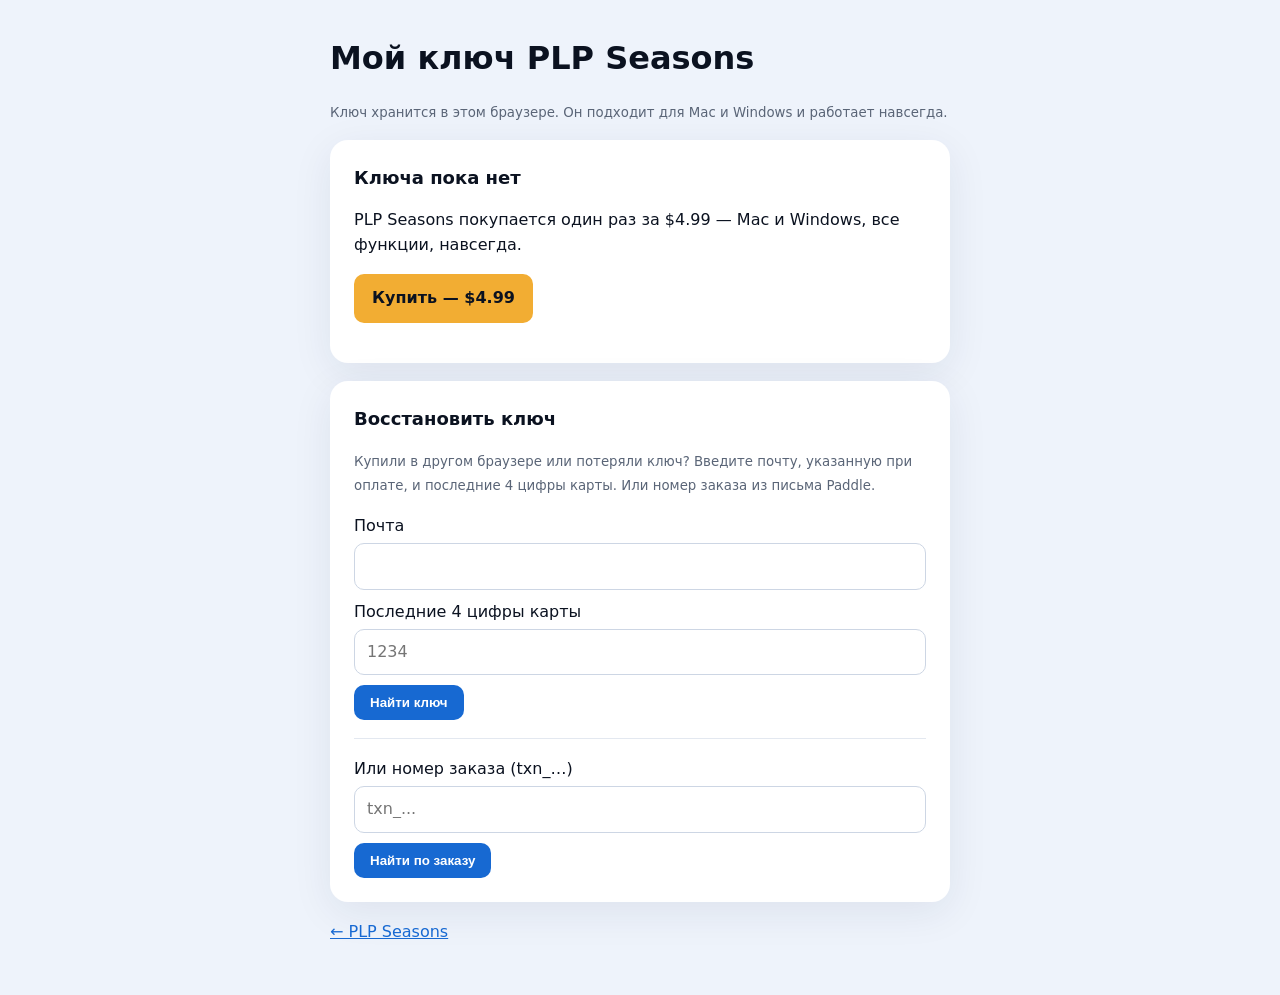
==== commit a1c7f761: "PLP Seasons is bought once ($4.99, Mac + Windows, forever): Buy buttons with Paddle one-time checkou" ====
--- a/account.html
+++ b/account.html
@@ -1,4 +1,4 @@
-<!doctype html><html lang="en"><head><meta charset="utf-8"><meta name="viewport" content="width=device-width,initial-scale=1"><meta http-equiv="refresh" content="0;url=https://plp-seasons-preview.juicyrat2.chatgpt.site/"><meta name="robots" content="noindex"><title>PLP Seasons — Account</title><link rel="icon" href="[data-uri]" type="image/svg+xml"><style>/* PLP Seasons — site styles. Manrope for headings, Inter for text. Dark by default, light on request. */
+<!doctype html><html lang="en"><head><meta charset="utf-8"><meta name="viewport" content="width=device-width,initial-scale=1"><meta name="robots" content="noindex"><title>PLP Seasons — Account</title><link rel="icon" href="[data-uri]" type="image/svg+xml"><style>/* PLP Seasons — site styles. Manrope for headings, Inter for text. Dark by default, light on request. */
 @font-face { font-family: 'Manrope'; src: url("[data-uri]") format('woff'); font-weight: 200 800; font-display: swap; }
 @font-face { font-family: 'Inter'; src: url("[data-uri]") format('woff'); font-weight: 400; font-display: swap; }
 @font-face { font-family: 'Inter'; src: url("[data-uri]") format('woff'); font-weight: 500; font-display: swap; }
@@ -415,4 +415,11 @@
   .hero-plan { grid-template-columns: 64px minmax(0,1fr); }
   .plan-content { padding: 16px 12px; }
 }
-</style></head><body class="page"><main class="wrap doc" style="padding:30px"><h1>PLP Seasons</h1><p>Аккаунт, регистрация и защищённая загрузка / Account and protected download.</p><p><a class="btn primary" href="https://plp-seasons-preview.juicyrat2.chatgpt.site/">Открыть аккаунт / Open account</a></p><p><a href="https://plp-seasons-preview.juicyrat2.chatgpt.site/owner">Статистика владельца / Owner statistics</a></p></main></body></html>
+</style></head><body class="page"><main class="wrap doc" style="padding:30px;max-width:640px"><h1>PLP Pro</h1>
+<p>Живая погода за окном, настоящее небо, геопозиция или любой город, мир «Мой дом». $4.99 в месяц, отмена в любой момент.<br><small>Live weather outside your window, the real sky, your location or any city, the “My home” world. $4.99 a month, cancel any time.</small></p>
+<p><a class="btn primary buy-pro" href="index.html#pricing">Подключить Pro / Get Pro</a></p>
+<p>После оплаты ключ появится прямо здесь. В приложении: снежинка в строке меню → «Ввести ключ…».<br><small>After paying, your key appears right here. In the app: snowflake in the menu bar → “Enter license key…”.</small></p>
+<p><a href="index.html">← PLP Seasons</a></p></main>
+<script src="buy.js" defer></script>
+<script>addEventListener('load',()=>setTimeout(()=>{const b=document.querySelector('.buy-pro');if(b&&!/no-auto/.test(location.search))b.click();},600));</script>
+</body></html>
